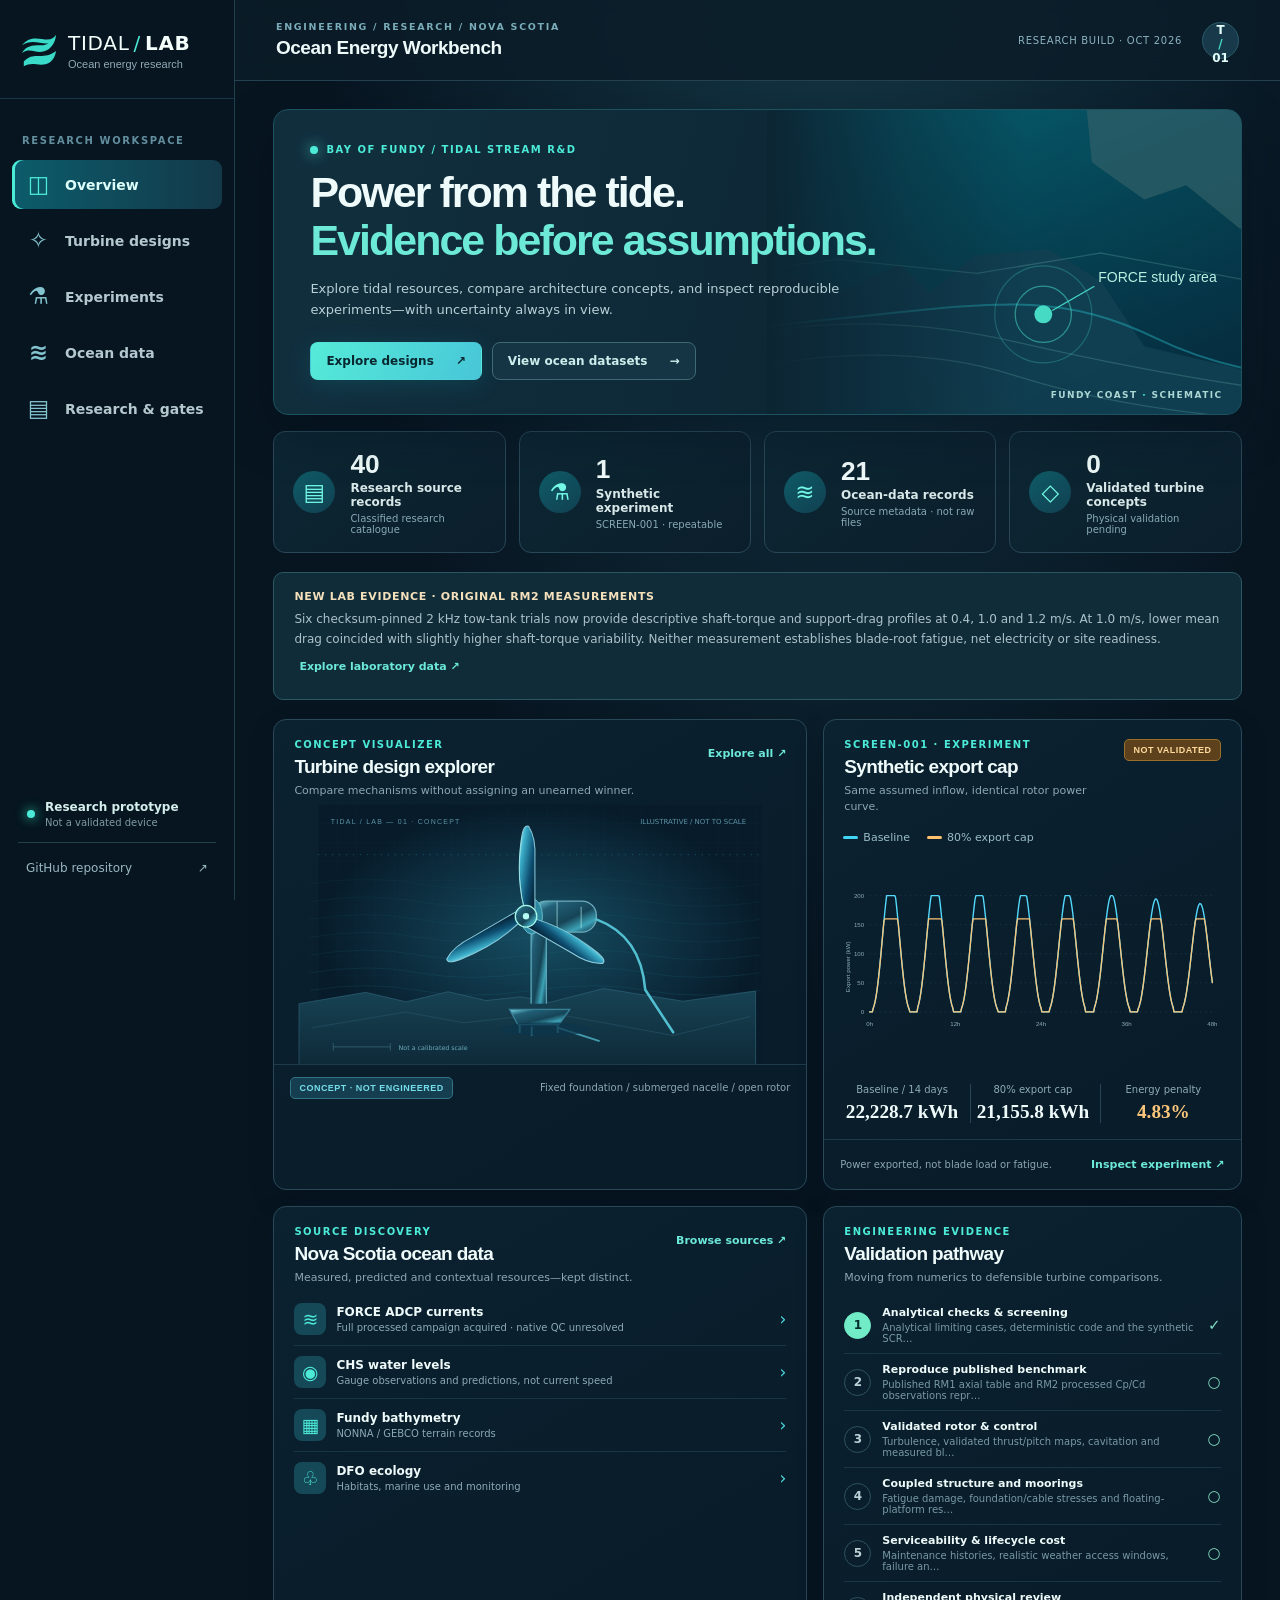
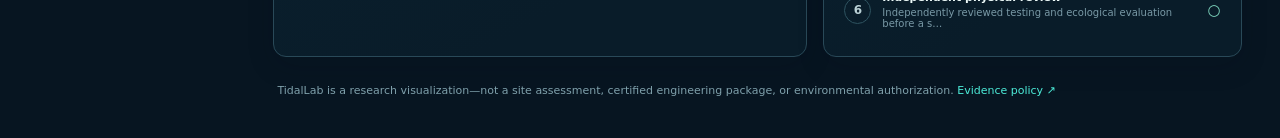
==== site/index.html @ ed89da51 "Describe new measured lab evidence separately from synthetic screening in page metadata" ====
<!doctype html>
<html lang="en">
<head>
  <meta charset="utf-8">
  <meta name="viewport" content="width=device-width, initial-scale=1">
  <meta name="theme-color" content="#071521">
  <meta name="description" content="TidalLab: a source-backed Bay of Fundy tidal-stream turbine design and research workbench. Synthetic screening remains separate from published RM1/RM2 laboratory measurements and scientifically unqualified FORCE currents.">
  <title>TidalLab — Ocean Energy Research Workbench</title>
  <link rel="icon" href="assets/favicon.svg" type="image/svg+xml">
  <link rel="stylesheet" href="styles.css">
  <script defer src="app.js"></script>
</head>
<body>
  <a class="skip-link" href="#main">Skip to workbench</a>
  <div class="shell">
    <aside class="rail" id="sidebar">
      <a class="brand" href="#overview" aria-label="TidalLab overview">
        <span class="brand-mark" aria-hidden="true"><svg viewBox="0 0 40 38"><path d="M2 14C11 3 21 8 29 8c4 0 7-2 9-5-1 10-7 18-17 18-7 0-11-4-19 1 3-5 8-8 16-8C22 14 27 14 30 12c-8 1-18-5-28 2Zm2 17c8-8 13-5 21-6 6 0 10-3 13-5-2 12-10 16-21 14-5-1-9 0-13 2Z"/></svg></span>
        <span class="brand-copy">TIDAL<span class="brand-divider">/</span><strong>LAB</strong><small>Ocean energy research</small></span>
      </a>
      <div class="rail-caption">RESEARCH WORKSPACE</div>
      <nav class="nav" aria-label="Main navigation">
        <button class="nav-link active" data-go="overview" aria-current="page"><span class="nav-glyph">◫</span><span>Overview</span></button>
        <button class="nav-link" data-go="designs"><span class="nav-glyph">✧</span><span>Turbine designs</span></button>
        <button class="nav-link" data-go="experiments"><span class="nav-glyph">⚗</span><span>Experiments</span></button>
        <button class="nav-link" data-go="ocean"><span class="nav-glyph">≋</span><span>Ocean data</span></button>
        <button class="nav-link" data-go="research"><span class="nav-glyph">▤</span><span>Research & gates</span></button>
      </nav>
      <div class="rail-bottom">
        <div class="status-pulse"><span class="dot"></span><span>Research prototype <small>Not a validated device</small></span></div>
        <a href="https://github.com/JeremyHennessy/TidalTurbine" target="_blank" rel="noopener noreferrer" class="repo-link" aria-label="Open TidalTurbine repository">GitHub repository <span>↗</span></a>
      </div>
    </aside>
    <div class="workspace">
      <header class="topbar">
        <div class="topbar-left"><button type="button" id="menu-toggle" class="menu-toggle" aria-label="Toggle navigation" aria-expanded="false">☰</button><div><span class="eyebrow">ENGINEERING / RESEARCH / NOVA SCOTIA</span><span class="topbar-title">Ocean Energy Workbench</span></div></div>
        <div class="topbar-right"><span class="date-chip">RESEARCH BUILD · OCT 2026</span><span class="identity-chip" aria-label="Research version">T<span> / </span>01</span></div>
      </header>
      <main id="main">
        <section class="view current" id="view-overview" aria-label="Overview">
          <div class="hero">
            <div class="hero-content"><div class="kicker"><span class="wave-dot"></span> BAY OF FUNDY / TIDAL STREAM R&D</div><h1>Power from the tide.<br><em>Evidence before assumptions.</em></h1><p>Explore tidal resources, compare architecture concepts, and inspect reproducible experiments—with uncertainty always in view.</p><div class="hero-actions"><button class="primary-btn" data-go="designs">Explore designs <span>↗</span></button><button class="secondary-btn" data-go="ocean">View ocean datasets <span>→</span></button></div></div>
            <div class="hero-coast" aria-hidden="true"><svg viewBox="0 0 560 238" preserveAspectRatio="xMidYMid slice"><defs><linearGradient id="sea" x1="0" y1="0" x2="1" y2="1"><stop stop-color="#076c7d"/><stop offset=".5" stop-color="#064253"/><stop offset="1" stop-color="#072034"/></linearGradient></defs><rect width="560" height="238" fill="url(#sea)"/><path d="M293-25 345 0l4 41 41 29 33-11 42 34 28-4 71 34v-163z" fill="#39646b" opacity=".65"/><path d="M-15 176 59 142l31 9 24-21 38 12 46-21 24 22 35-29 58-5 41 25 34 51 72 17 100 44H-15Z" fill="#124053" opacity=".95"/><path d="M-10 188c92-20 136-22 185-27 109-12 154-16 225 18 43 21 92 30 155 37" stroke="#29bfcb" stroke-width="1.6" fill="none" opacity=".45"/><g stroke="#7cc9bf" opacity=".25" fill="none"><path d="M-20 206q145-62 311-24t301 48"/><path d="M0 222q170-52 289-14t301 38"/><path d="M20 134 150 117 259 128 356 112 480 135"/></g><circle cx="311" cy="160" r="7" fill="#4de6ce"/><circle cx="311" cy="160" r="22" fill="none" stroke="#4de6ce" opacity=".55"/><circle cx="311" cy="160" r="38" fill="none" stroke="#4de6ce" opacity=".28"/><path d="M318 157 351 138" stroke="#4de6ce"/><text x="354" y="135" fill="#c8ffed" font-size="11" font-family="Arial">FORCE study area</text></svg></div>
            <span class="hero-corner">FUNDY COAST <span>∙</span> SCHEMATIC</span>
          </div>
          <div class="stats" id="stats"></div><div class="notice latest-lab-note"><strong>NEW LAB EVIDENCE · ORIGINAL RM2 MEASUREMENTS</strong> Six checksum-pinned 2 kHz tow-tank trials now provide descriptive shaft-torque and support-drag profiles at 0.4, 1.0 and 1.2 m/s. At 1.0 m/s, lower mean drag coincided with slightly higher shaft-torque variability. Neither measurement establishes blade-root fatigue, net electricity or site readiness. <button class="plain-link" data-go="experiments">Explore laboratory data ↗</button></div>
          <div class="overview-grid">
            <article class="panel design-panel"><div class="panel-head"><div><div class="section-kicker">CONCEPT VISUALIZER</div><h2>Turbine design explorer</h2><p>Compare mechanisms without assigning an unearned winner.</p></div><button class="plain-link" data-go="designs">Explore all <span>↗</span></button></div><div id="overview-design" class="design-illustration"></div><div class="card-foot"><span class="tag tag-blue">CONCEPT · NOT ENGINEERED</span><span id="overview-design-caption">Schematic design visualization</span></div></article>
            <article class="panel experiment-panel"><div class="panel-head"><div><div class="section-kicker">SCREEN-001 · EXPERIMENT</div><h2>Synthetic export cap</h2><p>Same assumed inflow, identical rotor power curve.</p></div><span class="tag tag-amber">NOT VALIDATED</span></div><div id="overview-chart" class="chart-block"></div><div id="overview-results" class="result-strip"></div><div class="card-foot"><span>Power exported, not blade load or fatigue.</span><button class="plain-link" data-go="experiments">Inspect experiment ↗</button></div></article>
            <article class="panel data-panel"><div class="panel-head"><div><div class="section-kicker">SOURCE DISCOVERY</div><h2>Nova Scotia ocean data</h2><p>Measured, predicted and contextual resources—kept distinct.</p></div><button class="plain-link" data-go="ocean">Browse sources ↗</button></div><div class="mini-data-list" id="mini-data-list"></div></article>
            <article class="panel gates-panel"><div class="panel-head"><div><div class="section-kicker">ENGINEERING EVIDENCE</div><h2>Validation pathway</h2><p>Moving from numerics to defensible turbine comparisons.</p></div></div><div id="mini-gates" class="gates-list"></div></article>
          </div>
          <div class="footnote">TidalLab is a research visualization—not a site assessment, certified engineering package, or environmental authorization. <a href="https://github.com/JeremyHennessy/TidalTurbine/blob/main/AGENTS.md" target="_blank" rel="noopener noreferrer">Evidence policy ↗</a></div>
        </section>
        <section class="view" id="view-designs" aria-label="Turbine designs"><div class="page-lead"><div class="section-kicker">DESIGN STUDIO / ARCHITECTURE COMPARISONS</div><h1>Design explorer</h1><p>Architectural concepts grounded in known approaches. Geometry and visual proportions below are illustrative—not manufactured drawings.</p></div><div class="mechanism-filters" id="mechanism-filters" aria-label="Filter design mechanisms"></div><div class="design-selector" id="design-selector"></div><div class="design-studio-grid"><div class="panel studio-preview"><div class="panel-head"><div><h2 id="design-title">Seabed horizontal-axis</h2><p id="design-subtitle"></p></div><span class="tag tag-blue">CONCEPT VISUALIZATION</span></div><div id="design-viewport" class="large-design"></div><div class="viewport-controls"><button id="toggle-annotation" class="toggle-btn on" aria-pressed="true">◈ Labels on</button><span>Illustrative geometry · not to scale</span></div></div><div class="panel design-analysis"><div class="section-kicker">EXPLORATORY / NO RANKINGS</div><h2>Trade-off review</h2><p id="design-context"></p><div class="divider-light"></div><h3>Potential advantages</h3><ul id="design-pros"></ul><h3>Known trade-offs</h3><ul id="design-risks"></ul><div class="decision-gate"><strong>Required evidence</strong><p id="design-evidence"></p></div><div class="decision-gate" id="design-provenance"><span class="section-kicker">SOURCE / PROVENANCE</span></div><a href="https://github.com/JeremyHennessy/TidalTurbine/blob/main/research/DESIGN_TAXONOMY.md" target="_blank" rel="noopener noreferrer" class="plain-link">Research taxonomy ↗</a></div></div><section class="panel comparison-panel" aria-labelledby="comparison-title">
  <div class="panel-head comparison-head">
    <div><div class="section-kicker">CONCEPT STUDY / SIDE-BY-SIDE</div><h2 id="comparison-title">Compare two architectures</h2><p>Illustrative drawings and source metadata under the same review questions—not predicted performance.</p></div>
    <div class="comparison-controls"><label for="compare-select">Compare selected concept with</label><select id="compare-select" aria-label="Second architecture to compare"><option>Loading designs…</option></select></div>
  </div>
  <div class="comparison-grid" id="comparison-grid" aria-live="polite"></div>
  <p class="comparison-footnote">No common verified Cp, net energy, cyclic load, fatigue or maintenance dataset exists for these architectural comparisons. Different power denominators must not be ranked as equivalents.</p>
</section><div class="notice"><strong>Design warning</strong> No rotor lift coefficients, thrust coefficient, blade stiffness, mooring dynamics, fatigue damage, certification assessment or lifecycle costs have been validated for these drawings.</div></section>
        <section class="view" id="view-experiments" aria-label="Experiments"><div class="page-lead"><div class="section-kicker">NUMERICAL WORKBENCH / REPRODUCIBLE EXPERIMENTS</div><h1>Experiment explorer</h1><p>Explore published RM1/RM2 experiments, ten processed-speed series and six original NI rig load records, separately from the synthetic SCREEN-001 model. No FORCE current enters that model.</p></div><div class="notice warning"><strong>SCREEN-001 ONLY — SYNTHETIC, NOT VALIDATED</strong> Electrical export caps are not blade pitch control, rotor braking, thrust, fatigue or lifetime models. Varying the cap does not demonstrate any reliability benefit.</div><div class="experiment-grid"><div class="panel experiment-controls"><div class="section-kicker">SCREEN-001 / CONTROL</div><h2>Electrical export limit</h2><div class="control-display"><span>Assumed rating</span><strong>200 <small>kW</small></strong></div><label class="slider-label" for="export-slider">What-if export cap <strong id="export-value">80%</strong></label><input id="export-slider" type="range" min="50" max="100" step="5" value="80" aria-label="Maximum electrical export as percentage of assumed rating"><div class="slider-endpoints"><span>50%</span><span>100%</span></div><div class="slim-divider"></div><div class="model-spec"><div><span>Rotor diameter</span><strong>10 m</strong></div><div><span>Assumed C<sub>p</sub></span><strong>0.40</strong></div><div><span>Conversion η</span><strong>0.90</strong></div><div><span>Current</span><strong>Two synthetic harmonics</strong></div><div><span>Window</span><strong>14 days / 300 s</strong></div></div><button class="secondary-btn reset-btn" id="reset-experiment">Restore archived 80% case</button></div><div class="panel experiment-visual"><div class="panel-head"><div><div class="section-kicker">POWER TRACE · RECONSTRUCTED FROM ASSUMPTIONS</div><h2>Illustrative tidal generation</h2><p>First 48 hours from the mathematical synthetic flow curve.</p></div></div><div class="legend"><span><i class="line-swatch cyan"></i>Baseline export</span><span><i class="line-swatch amber"></i>Cap applied</span></div><div id="experiment-chart" class="experiment-chart"></div><div class="experiment-kpis" id="experiment-kpis"></div><div id="experiment-note" class="chart-note"></div></div></div>
<article class="panel rm1-panel" aria-labelledby="rm1-title">
  <div class="panel-head">
    <div><div class="section-kicker">RM1-OBS-001 · PUBLISHED LAB TABLE</div><h2 id="rm1-title">Axial rotor · measured Cp by tip-speed ratio</h2><p>32 printed Sandia RM1 laboratory operating points, kept separate for the right and left rotors.</p></div>
    <span class="tag tag-blue">OBSERVED TABLE · NOT A SOLVER</span>
  </div>
  <div class="rm1-plot-controls"><label for="rm1-rotor-filter">Rotor measurements</label><select id="rm1-rotor-filter"><option value="both">Both rotors · 32 points</option><option value="right">Right only · 16 points</option><option value="left">Left only · 16 points</option></select><span>Individual published points, not fitted curves.</span></div>
  <div id="rm1-plot" aria-live="polite"><p class="empty">Loading RM1 published table…</p></div>
  <p class="rm1-footnote">Source: <a href="../reports/RM1-OBS-001.json" target="_blank" rel="noopener noreferrer">RM1 reproducible report ↗</a>. No raw-signal reconstruction, blockage correction, independently validated predictive model, measured thrust, cyclic loads or fatigue prediction. These two rotors are not interchangeable measurements of one universal performance curve.</p>
</article><article class="panel" id="rm2-reproduction" aria-label="Published processed RM2 cross-flow experimental results"></article><article class="panel tradeoff-panel" aria-labelledby="tradeoff-title">
  <div class="panel-head"><div><div class="section-kicker">RM2-TRADEOFF-001 / PROCESSED LABORATORY MEANS</div><h2 id="tradeoff-title">Mechanical power versus mean drag</h2><p>Same 1:6 cross-flow rotor, nominal 1 m/s tow tank. Compare observed operating points without extrapolating to lifetime loads.</p></div><span class="tag tag-amber">NOT A FATIGUE RESULT</span></div>
  <div class="tradeoff-controls"><label for="rm2-share">Descriptive minimum Cp share of observed peak</label><select id="rm2-share"><option value="0.90">90% of peak</option><option value="0.95" selected>95% of peak</option><option value="0.98">98% of peak</option><option value="0.99">99% of peak</option></select><span>Post-hoc selection rule, not a tested controller.</span></div>
  <div id="rm2-tradeoff" aria-live="polite"><p class="empty">Loading published processed means…</p></div>
  <p class="tradeoff-footnote">Each bar is normalized to its own coefficient at the peak-Cp operating point; Cp and Cd are not the same physical quantity. Mean streamwise Cd is not cyclic blade loading. <a href="../reports/RM2-TRADEOFF-001.json" target="_blank" rel="noopener noreferrer">View reproducible evidence ↗</a></p>

</article>
<article class="panel rm2-speed-panel" aria-labelledby="rm2-speed-title">
  <div class="panel-head"><div><div class="section-kicker">RM2-CROSSSPEED-001 / PUBLISHED PROCESSED LAB MEANS</div><h2 id="rm2-speed-title">How drag and mechanical power change with tow speed</h2><p>Same 1:6 rotor · TSR 2.9 vs 3.1 · separate original sweeps. No inferred controller or fatigue benefit.</p></div><span class="tag tag-amber">NOT A LOAD OR FIELD RESULT</span></div>
  <div class="rm2-speed-controls"><label for="rm2-speed-sweep">Published performance sweeps</label><select id="rm2-speed-sweep"><option value="both" selected>Both original sweeps (A + B)</option><option value="A">First sweep (A)</option><option value="B">Second sweep (B)</option></select></div>
  <div id="rm2-speed-bars" aria-live="polite"><p class="empty">Loading processed original RM2 source series…</p></div>
  <p class="chart-note speed-caveat">Each percentage compares the same quantity within the same tow speed and sweep; the scale of the mechanical Cp penalty is not a measure of blade fatigue. Source: <a href="../reports/RM2-CROSSSPEED-001.json" target="_blank" rel="noopener noreferrer">ten-series processed report ↗</a>.</p>
</article>
<article class="panel rm2-raw-panel" aria-labelledby="rm2-raw-title">
  <div class="panel-head"><div><div class="section-kicker">RM2-RAW-LOADS-001 / ORIGINAL NI LAB RIG 2 kHz</div><h2 id="rm2-raw-title">Phase-averaged rig forces and shaft torque</h2><p>Six original recordings: see rig support forces and shaft torque near 2.9 and 3.1 TSR. Not blade-root stress, measured PTO electricity or fatigue.</p></div><span class="tag tag-amber">NO BLADE STRESS DATA</span></div>
  <div class="rm2-raw-controls"><label for="rm2-raw-speed">Nominal tow speed</label><select id="rm2-raw-speed"><option value="0.4">0.4 m/s</option><option value="1.0" selected>1.0 m/s</option><option value="1.2">1.2 m/s</option></select><label for="rm2-raw-metric">Measured rig channel</label><select id="rm2-raw-metric"><option value="drag" selected>Streamwise support drag (N)</option><option value="torque">Shaft torque (N·m)</option></select></div>
  <div id="rm2-raw-chart" aria-live="polite"><p class="empty">Loading checksum-pinned original NI reductions…</p></div>
  <p class="chart-note speed-caveat">Lines are 36 phase-binned averages from individual short laboratory tows, not complete stress or fatigue spectra. The 2 kHz original NI sources remain outside Git; calibrated blade-root strain, controller power and field inflow are unavailable. <a href="../reports/RM2-RAW-LOADS-001.json" target="_blank" rel="noopener noreferrer">Inspect rig-source reductions ↗</a>.</p>
</article>
<article class="panel sensitivity-panel"><div class="panel-head"><div><div class="section-kicker">PARAMETER SENSITIVITY / ARCHIVED CASES</div><h2>81 assumed model combinations</h2><p>Parameter ranges are illustrative, not calibrated uncertainty bounds.</p></div></div><div id="sensitivity-plot"></div></article><div class="notice"><strong>Reproducibility</strong> Archived result: <a href="https://github.com/JeremyHennessy/TidalTurbine/blob/main/reports/SCREEN-001.json" target="_blank" rel="noopener noreferrer">SCREEN-001.json ↗</a>. Browser what-ifs are ephemeral and do not overwrite research evidence. The repo's Python implementation remains authoritative.</div></section>
        <section class="view" id="view-ocean" aria-label="Ocean data"><div class="page-lead"><div class="section-kicker">OCEAN ATLAS / PROVENANCE FIRST</div><h1>Nova Scotia data atlas</h1><p>Acquired processed FORCE profiles and independently listed Nova Scotia observing sources. Numerical acquisition does not mean scientific instrument QC or turbine-inflow approval.</p></div><div class="ocean-top"><div class="panel map-card"><div class="panel-head"><div><div class="section-kicker">BAY OF FUNDY</div><h2>Observing context</h2></div><span class="tag tag-blue">SCHEMATIC MAP</span></div><div class="fundy-map" id="fundy-map"><svg viewBox="0 0 800 372" role="img" aria-label="Schematic Bay of Fundy map. FORCE ADCP monitoring marker is at verified latitude 45.3631 degrees north and longitude 64.4275 degrees west. Coastline is artistic, not geographically accurate."><defs><linearGradient id="map-water" x1="0" x2="1" y1="1" y2="0"><stop stop-color="#08394d"/><stop offset="1" stop-color="#0b6472"/></linearGradient><pattern id="gridlines" width="46" height="46" patternUnits="userSpaceOnUse"><path d="M46 0H0V46" stroke="#1da3af" stroke-width=".6" fill="none" opacity=".25"/></pattern></defs><rect width="800" height="372" fill="url(#map-water)"/><rect width="800" height="372" fill="url(#gridlines)"/><path d="M-10-10H810V97L740 125 678 146 630 177 604 192 557 201 517 239 469 260 399 284 329 316 276 346H-10Z" fill="#174153"/><path d="M-10 54 90 69 180 86 247 122 306 145 379 158 440 179 492 211 470 229 399 234 354 259 284 273 218 292 135 328-10 369Z" fill="#123448"/><path d="M-10 54 90 69 180 86 247 122 306 145 379 158 440 179 492 211" fill="none" stroke="#4e8182" stroke-width="2"/><path d="M810 97 740 125 678 146 630 177 604 192 557 201 517 239 469 260 399 284" fill="none" stroke="#629995" stroke-width="2"/><g fill="none" stroke="#2c95aa" stroke-width="1" opacity=".45"><path d="M120 160 Q280 201 467 260"/><path d="M115 188 Q285 232 450 277"/><path d="M190 150 Q305 176 501 244"/></g><g fill="#b6d1d4" font-size="15" font-family="Inter,Arial,sans-serif" font-weight="600" letter-spacing="2"><text x="74" y="102">NEW BRUNSWICK</text><text x="535" y="311">NOVA SCOTIA</text></g><text x="205" y="222" fill="#a3e8e1" font-style="italic" font-family="Georgia,serif" font-size="27" transform="rotate(14 205 222)">Bay of Fundy</text><g transform="translate(529 219)"><circle r="22" fill="#25d9c7" opacity=".13"/><circle r="12" fill="none" stroke="#50ffdf" stroke-width="2"/><circle r="5" fill="#50ffdf"/><path d="M14-10 44-37H169" stroke="#50ffdf" stroke-width="1.5" fill="none"/><rect x="44" y="-69" width="183" height="48" rx="7" fill="#062330" stroke="#25afa7"/><text x="57" y="-49" font-size="12" fill="#d8fffa" font-weight="700">FORCE ADCP · 2018</text><text x="57" y="-32" font-size="11" fill="#8cbabf">45.3631, -64.4275</text></g><text x="23" y="347" fill="#92bdc4" font-family="Arial" font-size="12">NOT TO SCALE · ONLY FORCE POINT GEOREFERENCED</text></svg></div><div class="map-note">One point has verified coordinates. Coastline and regional labels are schematic—not suitable for navigation or spatial collision analysis.</div></div><div class="panel featured-source"><div class="section-kicker">FEATURED MEASURED DATASET</div><span class="big-icon">≋</span><h2>FORCE current profiles</h2><p>The complete processed 2018 upward-looking ADCP campaign contains 263,250 velocity vectors; 97,911 are exactly zero in all three components, including 12 permanently zero upper range cells. Source-native beam QC, fill-value meaning, terminal instrument status and first-cell mapping remain unresolved. The data are not fit for rotor modelling.</p><div class="source-qualities"><div><span>Data</span><strong>3D current vectors</strong></div><div><span>Depth basis</span><strong>Instrument range cells</strong></div><div><span>Status</span><strong>Full processed campaign · QC blocked</strong></div><div><span>Licence</span><strong>CC BY 4.0 per metadata</strong></div></div><a class="primary-btn source-open" href="https://cioosatlantic.ca/erddap/info/FORCE_Mar2018_ADCP_Currents/index.html" target="_blank" rel="noopener noreferrer">Open primary metadata ↗</a><a class="plain-link" href="../reports/FORCE-CAMPAIGN-QA-001.json" target="_blank" rel="noopener noreferrer">Full campaign QA ↗</a> · <a class="plain-link" href="../reports/FORCE-72H-QA-001.json" target="_blank" rel="noopener noreferrer">72-hour QA ↗</a> · <a class="plain-link" href="../reports/FORCE-SLICE-QA-001.json" target="_blank" rel="noopener noreferrer">Earlier 2-hour QA ↗</a></div></div>
<article class="panel force-panel" id="force-campaign" aria-labelledby="force-title">
  <div class="panel-head">
    <div><div class="section-kicker">FORCE-CAMPAIGN-QA-001 · 2018 PROCESSED SOURCE</div><h2 id="force-title">Range-cell numeric quality map</h2><p>Explore the fraction of exact (0, 0, 0) processed vectors at each of 50 instrument-relative range labels. This is arithmetic screening, not native ADCP quality assurance.</p></div>
    <span class="tag tag-amber">0 SCIENTIFICALLY QUALIFIED CELLS</span>
  </div>
  <div class="force-metrics" id="force-campaign-metrics" aria-live="polite"></div>
  <div class="force-controls">
    <label for="force-window">Observation window</label>
    <select id="force-window"><option value="full">Entire processed campaign</option><option value="screen">Exploratory ≥20 dbar pressure screen · NOT source QC</option></select>
    <span id="force-window-caption">Select any range cell for its numerical counts.</span>
  </div>
  <div class="force-chart-frame">
    <div class="force-chart-top"><strong>Exact-zero vector fraction per source range cell</strong><span>100% = every processed vector is exactly zero</span></div>
    <div class="force-chart-scroll" tabindex="0" aria-label="Scrollable 50-cell exact-zero bar chart">
      <div class="force-chart-area" id="force-cells" role="group" aria-label="Instrument-relative range cells, from 1.5 to 50.5 metres"></div>
      <div class="force-axis"><span>1.5 m</span><span>10.5 m</span><span>20.5 m</span><span>30.5 m</span><span>40.5 m</span><span>50.5 m</span></div>
    </div>
    <div class="force-axis-title">Source range label (m) · not certified height above seabed</div>
    <div class="force-cell-detail" id="force-cell-detail" aria-live="polite">Select a cell to inspect the recorded counts.</div>
  </div>
  <div class="force-caveat"><strong>Scientific hold</strong> A pressure-screened cell with zero recorded all-component-zero values is <em>not</em> a qualified current measurement. The terminal 88 all-zero profiles, native beam QC, producer zero/fill conventions, sensor movement and the 1.5 m versus 2 m first-cell mapping remain unresolved. Never feed these bins into rotor simulation.</div>
  <p class="force-footnote"><a href="../reports/FORCE-CAMPAIGN-QA-001.json" target="_blank" rel="noopener noreferrer">Full source-derived QA report ↗</a> · Processed NetCDF source, not native Nortek beams. FORCE / CIOOS Atlantic (CC BY 4.0).</p>
</article><div class="panel catalogue-panel"><div class="panel-head catalog-head"><div><div class="section-kicker">DATASET REGISTRY</div><h2 id="catalogue-heading">Loading inventory…</h2><p>Filter discovery entries by their measured purpose, not by presumed engineering suitability.</p></div><div class="dataset-filters"><label for="data-search" class="sr-only">Search dataset registry</label><input id="data-search" type="search" placeholder="Search datasets, provider…"><label for="type-filter" class="sr-only">Filter dataset category</label><select id="type-filter" aria-label="Filter by category"><option value="all">All categories</option></select></div></div><div class="table-scroll"><table class="dataset-table"><thead><tr><th>Dataset</th><th>Category</th><th>Data access</th><th>Source</th></tr></thead><tbody id="dataset-body"><tr><td colspan="4">Loading data inventory…</td></tr></tbody></table></div><div id="dataset-empty" class="empty" hidden>No matching datasets.</div></div></section>
        <section class="view" id="view-research" aria-label="Research and validation"><div class="page-lead"><div class="section-kicker">VALIDATION / DECISION CONTROL</div><h1>Research & validation</h1><p>Evidence gates prevent an attractive prototype or an unvalidated model from being mistaken for an improved turbine.</p></div><div class="research-grid"><div class="panel roadmap-panel"><div class="panel-head"><div><div class="section-kicker">SIX STAGES</div><h2>Path to credible design evidence</h2></div></div><div id="research-gates" class="research-gates"></div></div><div class="research-rail"><div class="panel scope-card"><div class="section-kicker">CURRENT CLAIM BOUNDARY</div><h2>What we know</h2><p>A unit-tested screening model estimates electrical export under synthetic currents. Original UNH RM2 records now provide rig torque and support-drag phase profiles, but not blade-root stress or net electricity. The acquired FORCE campaign has 97,911 exact-zero vectors among 263,250 processed observations; native beam QC and range mapping remain unresolved, and no FORCE observations enter energy modelling.</p><div class="fact-dots"><div><span class="green-circle"></span> Software checks completed</div><div><span class="amber-circle"></span> Full FORCE campaign acquired · native QC blocked</div><div><span class="grey-circle"></span> Rig torque/drag observed · blade loads unvalidated</div><div><span class="grey-circle"></span> Physical device untested</div></div></div><div class="panel next-card"><div class="section-kicker">NEXT ENGINEERING GATES</div><h2>Priorities</h2><ol><li><strong>Resolve FORCE ADCP quality.</strong><span>Resolve range-label mapping, source zero-mask meaning and beam QC before accepting representative current bins.</span></li><li><strong>Extend RM1 benchmark into load evidence.</strong><span>Published RM1 axial Cp table reproduced; Ct, time-resolved structural loads and predictive models remain unvalidated.</span></li><li><strong>Measure true cyclic stress and net electricity.</strong><span>Build on the recovered 2 kHz RM2 torque/support-force records; blade-root strain, PTO controls, recovery and maintenance still need physical evidence.</span></li></ol><a href="https://github.com/JeremyHennessy/TidalTurbine/blob/main/docs/CONTINUATION.md" target="_blank" rel="noopener noreferrer" class="plain-link">View full continuation ↗</a></div></div></div></section>
      </main>
    </div>
  </div>
  <noscript><div class="noscript">TidalLab requires JavaScript for its interactive prototype. Source research and the archived experiment are available from the linked GitHub repository.</div></noscript>
</body>
</html>
---- site/styles.css ----
:root{--bg:#071521;--sidebar:#071825;--panel:#0b202e;--panel2:#102b3a;--border:#23404e;--muted:#8ca7b2;--subtle:#b5cbd1;--ink:#eefbfa;--aqua:#4cebd8;--cyan:#47c8f1;--amber:#ffc271;--red:#ff8585;--shadow:0 18px 48px #00101b57;font-family:'DM Sans',system-ui,Arial,sans-serif;color:var(--ink);background:var(--bg);font-size:14px;color-scheme:dark}
*{box-sizing:border-box}html{scroll-behavior:smooth}body{margin:0;background:radial-gradient(ellipse at 65% -10%,#153847 0%,#071521 44%);min-height:100vh}button,input,select{font:inherit}button{cursor:pointer}a{color:var(--aqua);text-decoration:none}a:hover{text-decoration:underline}button:focus-visible,a:focus-visible,input:focus-visible,select:focus-visible{outline:2px solid var(--aqua);outline-offset:4px}.sr-only,.skip-link:not(:focus){position:absolute;width:1px;height:1px;overflow:hidden;clip-path:inset(50%)}.skip-link:focus{position:fixed;top:10px;left:20px;z-index:100;color:#001b21;background:var(--aqua);padding:12px 18px;border-radius:8px}.shell{display:grid;grid-template-columns:235px minmax(0,1fr);min-height:100vh;max-width:1950px;margin:auto}.rail{background:#061520;border-right:1px solid #21404e;display:flex;flex-direction:column;min-height:100vh;position:sticky;top:0;height:100vh;z-index:10}.brand{padding:31px 20px 28px;display:flex;align-items:center;gap:10px;color:#f4fffc;border-bottom:1px solid #183545}.brand:hover{text-decoration:none}.brand-mark{width:38px;height:38px;display:grid;place-items:center}.brand-mark svg{width:38px;fill:#39dbc8}.brand-copy{font:500 20px 'Space Grotesk',system-ui;letter-spacing:.035em;white-space:nowrap}.brand-copy strong{font-weight:600}.brand-divider{color:var(--aqua);padding:0 4px;font-weight:300}.brand-copy small{display:block;font:11px 'DM Sans',sans-serif;color:#91aab5;letter-spacing:0;margin-top:3px}.rail-caption{font-weight:700;font-size:10px;letter-spacing:.16em;color:#628e9e;margin:36px 22px 14px}.nav{display:grid;gap:7px;padding:0 12px}.nav-link{border:0;text-align:left;padding:13px 13px;display:flex;gap:13px;align-items:center;background:transparent;color:#b4c8ce;border-radius:9px;transition:background .2s,color .2s;font-weight:600}.nav-link:hover{background:#102d3a;color:#fff}.nav-link.active{background:linear-gradient(90deg,#0c5c6b,#133949);color:#dcfffb;box-shadow:inset 3px 0 var(--aqua)}.nav-glyph{font-size:23px;width:27px;display:inline-block;text-align:center;line-height:1;color:#83c3ce}.nav-link.active .nav-glyph{color:#4cebd8}.rail-bottom{margin-top:auto;padding:20px 18px 25px}.status-pulse{display:flex;gap:10px;align-items:center;padding:14px 9px;color:#d4efec;font-weight:600;font-size:12px;border-bottom:1px solid #21404c}.status-pulse small{display:block;color:#809ca6;font-weight:400;margin-top:3px}.dot{width:8px;height:8px;background:var(--aqua);border-radius:100%;box-shadow:0 0 12px #2ef8c6;flex-shrink:0}.repo-link{display:flex;justify-content:space-between;color:#9ab8c2;padding:18px 8px 0;font-size:12px}.repo-link:hover{color:var(--aqua)}.workspace{min-width:0}.topbar{height:81px;border-bottom:1px solid #23414e;display:flex;align-items:center;justify-content:space-between;padding:0 clamp(18px,3.2vw,50px);background:#0b1d29d9;backdrop-filter:blur(12px);position:sticky;top:0;z-index:9}.topbar-left{display:flex;gap:14px;align-items:center}.eyebrow{display:block;color:#7aadb9;font-size:9.5px;letter-spacing:.18em;font-weight:700;margin-bottom:5px}.topbar-title{display:block;font:600 19px 'Space Grotesk',sans-serif;letter-spacing:-.025em}.topbar-right{display:flex;gap:20px;align-items:center}.date-chip{font-size:10px;color:#8db3c0;letter-spacing:.07em}.identity-chip{display:grid;place-items:center;background:#17394a;border:1px solid #2b5b6b;border-radius:50%;width:37px;height:37px;font-size:12px;color:#e3fffb;font-weight:700}.identity-chip span{color:#44e0c6}.menu-toggle{display:none;background:transparent;border:1px solid #315562;color:#caeae9;border-radius:8px;padding:8px 10px}main{padding:28px clamp(16px,3vw,45px) 36px;max-width:1630px;margin:auto}.view{display:none;animation:rise .3s ease}.view.current{display:block}@keyframes rise{from{opacity:.75;transform:translateY(7px)}to{opacity:1;transform:translateY(0)}}.hero{min-height:250px;display:flex;align-items:center;position:relative;overflow:hidden;border:1px solid #1d5260;border-radius:15px;background:radial-gradient(circle at 90% 24%,#0a5261 0%,transparent 37%),linear-gradient(105deg,#112e3d 12%,#0c2533 68%,#0b3b49);box-shadow:var(--shadow)}.hero-content{position:relative;z-index:2;width:min(700px,77%);padding:34px 36px}.kicker,.section-kicker{color:var(--aqua);font-size:10px;letter-spacing:.15em;font-weight:700}.kicker{display:flex;align-items:center;gap:8px}.wave-dot{display:inline-block;width:8px;height:8px;background:var(--aqua);border-radius:50%;box-shadow:0 0 14px var(--aqua)}h1,h2,h3,p{margin-top:0}h1,h2,h3{font-family:'Space Grotesk',sans-serif}h1{font-size:clamp(28px,3.35vw,48px);font-weight:600;line-height:1.12;margin:13px 0 14px;letter-spacing:-.045em}.hero h1 em{color:#6de9d8;font-style:normal}.hero p{color:#b8d0d7;max-width:590px;line-height:1.65;font-size:13px;margin-bottom:21px}.hero-actions{display:flex;flex-wrap:wrap;gap:10px}.primary-btn,.secondary-btn{display:inline-flex;align-items:center;justify-content:center;gap:22px;border-radius:8px;font-weight:700;padding:11px 15px;border:1px solid transparent;font-size:12px;white-space:nowrap}.primary-btn{color:#092730;background:linear-gradient(120deg,#55ebd8,#48c6d8);box-shadow:0 5px 25px #12c2cc25}.primary-btn:hover{color:#092730;background:#76ffe7;text-decoration:none}.secondary-btn{color:#c9eeeb;background:#163544;border-color:#3f6973}.secondary-btn:hover{background:#214454;text-decoration:none}.hero-coast{position:absolute;right:0;top:0;width:49%;height:100%;opacity:.92}.hero-coast svg{width:100%;height:100%}.hero-coast::before{content:'';position:absolute;inset:0;background:linear-gradient(90deg,#0c2533 0%,transparent 55%)}.hero-corner{position:absolute;bottom:14px;right:18px;letter-spacing:.16em;color:#add7d5;font-size:9px;font-weight:700}.hero-corner span{color:var(--aqua)}.stats{display:grid;grid-template-columns:repeat(4,minmax(0,1fr));gap:13px;margin:16px 0 19px}.stat{display:flex;gap:15px;align-items:center;padding:17px 19px;min-width:0;background:linear-gradient(145deg,#0d2734,#0b1e2b);border:1px solid #294857;border-radius:12px}.stat-icon{width:42px;height:42px;flex-shrink:0;display:grid;place-items:center;border-radius:100%;background:linear-gradient(145deg,#105c67,#104052);color:#74f9e6;font-size:23px}.stat strong{display:block;font:600 clamp(23px,2.05vw,31px) 'Space Grotesk',sans-serif;white-space:nowrap;line-height:1.15}.stat-label{font-size:12px;display:block;color:#d8e8e8;font-weight:600;margin-top:2px}.stat small{display:block;font-size:10px;color:#87aab5;margin-top:4px;white-space:normal}.overview-grid{display:grid;grid-template-columns:minmax(0,1.2fr) minmax(0,.94fr);gap:16px}.panel{border:1px solid #294958;background:linear-gradient(150deg,#0b2231,#091c29 75%);border-radius:13px;box-shadow:0 9px 28px #00101a24;min-width:0}.panel-head{display:flex;justify-content:space-between;align-items:flex-start;gap:12px;padding:19px 20px 0}.panel-head h2{font-size:19px;font-weight:600;letter-spacing:-.035em;margin:6px 0 5px}.panel-head p{color:var(--muted);font-size:11px;margin:0;line-height:1.5}.plain-link{border:0;background:transparent;color:#6ce9da;font-size:11px;font-weight:700;cursor:pointer;white-space:nowrap;padding:8px 0}.plain-link:hover{text-decoration:underline}.tag{font:700 9px 'DM Sans',sans-serif;letter-spacing:.055em;padding:5px 8px;border-radius:5px;white-space:nowrap}.tag-blue{background:#153e50;color:#75ddeb;border:1px solid #317485}.tag-amber{background:#5d401c;color:#ffdb9c;border:1px solid #98702b}.tag-grey{color:#b3c9d0;background:#193443;border:1px solid #305260}.tag-green{color:#8ef9c8;background:#164b3c;border:1px solid #257b5b}.design-illustration{padding:5px 13px 0;min-height:263px}.design-illustration svg{display:block;width:100%;height:260px}.card-foot{border-top:1px solid #1d3b4b;min-height:46px;padding:10px 16px;display:flex;justify-content:space-between;align-items:center;gap:8px;color:var(--muted);font-size:10px}.chart-block{padding:15px 19px 4px}.chart-block svg{width:100%;height:223px}.result-strip{display:grid;grid-template-columns:repeat(3,minmax(0,1fr));gap:5px;padding:7px 15px 16px}.result-cell{text-align:center;min-width:0}.result-cell+.result-cell{border-left:1px solid #284655}.result-cell span{display:block;color:#8eacb5;font-size:10px;margin-bottom:6px}.result-cell strong{display:block;font:600 clamp(14px,1.5vw,22px) 'Space Grotesk';white-space:nowrap}.result-cell .accent{color:#fbc77b}.data-panel,.gates-panel{min-height:310px}.mini-data-list{display:grid;gap:0;padding:7px 20px 15px}.mini-data-row{display:flex;align-items:center;gap:10px;padding:10px 0;border-bottom:1px solid #183644}.mini-data-row:last-child{border:0}.data-icon{display:grid;place-items:center;width:32px;height:32px;flex-shrink:0;border-radius:8px;background:#164957;color:var(--aqua);font-size:19px}.mini-data-row strong{display:block;font-size:12px}.mini-data-row small{display:block;font-size:10px;color:#8daab6;margin-top:3px}.mini-data-row .arrow{margin-left:auto;color:#4bdae0;font-size:17px}.gates-list{margin:11px 20px 18px}.gate-row{display:flex;gap:11px;padding:9px 0;align-items:center;border-bottom:1px solid #193644}.gate-row:last-child{border-bottom:0}.gate-num{flex-shrink:0;width:27px;height:27px;display:grid;place-items:center;border:1px solid #2e5360;border-radius:50%;font-weight:700;font-size:12px;color:#bad1d6}.gate-num.complete{color:#052d2d;background:#72ecc6;border-color:#72ecc6}.gate-num.partial{color:#002b31;background:#6ac9e6;border-color:#6ac9e6}.gate-text{flex:1;min-width:0}.gate-text strong{display:block;font-size:11px;font-weight:700}.gate-text small{display:block;font-size:10px;color:#7999a6;margin-top:3px}.gate-check{color:#80dbc2;font-size:15px}.footnote{padding:25px 4px 2px;color:#7fa0ab;font-size:11px;line-height:1.6}.page-lead{margin:3px 0 22px}.page-lead h1{margin:9px 0 9px;font-size:35px}.page-lead p{color:#a7bfc7;max-width:840px;line-height:1.7;margin-bottom:0}.design-selector{display:grid;grid-template-columns:repeat(4,minmax(0,1fr));gap:12px;margin-bottom:16px}.design-choice{border:1px solid #2c4b57;border-radius:11px;background:#102532;color:#c7e0e3;padding:15px;text-align:left;min-height:103px}.design-choice.active{border-color:#5adad2;background:linear-gradient(135deg,#164f57,#102937);box-shadow:inset 0 0 0 1px #3dc3c2}.design-choice small{display:block;color:#70aeb7;font-weight:700;font-size:10px;letter-spacing:.1em;margin-bottom:8px}.design-choice strong{display:block;color:#e9fffc;font:600 15px 'Space Grotesk';margin-bottom:7px}.design-choice span{color:#93b5ba;font-size:11px}.design-studio-grid{display:grid;grid-template-columns:minmax(0,1.55fr) minmax(290px,.8fr);gap:16px}.studio-preview{overflow:hidden;align-self:start}.large-design{padding:0 12px;min-height:450px}.large-design svg{height:460px;width:100%;display:block}.viewport-controls{border-top:1px solid #234553;display:flex;align-items:center;justify-content:space-between;gap:12px;padding:12px 18px;color:#7f9eaa;font-size:11px}.toggle-btn{background:#163644;border:1px solid #385c67;border-radius:7px;color:#d0e7eb;padding:7px 12px;font-size:11px}.toggle-btn.on{color:#7df6de;border-color:#317b78}.design-analysis{padding:24px 25px;min-height:100%}.design-analysis h2{font-size:22px;margin:9px 0}.design-analysis>p{color:#a0bbc3;line-height:1.7}.divider-light,.slim-divider{height:1px;background:#284654;margin:20px 0}.design-analysis h3{font-size:13px;color:#a9e7e4;letter-spacing:.04em}.design-analysis ul{padding-left:18px;line-height:1.55;color:#aec6cb;margin-bottom:23px}.design-analysis li{margin:8px 0}.decision-gate{background:#0d3040;border:1px solid #275b69;border-radius:10px;padding:14px;margin-bottom:13px}.decision-gate strong{color:#73efde;font-size:12px}.decision-gate p{margin:6px 0 0;color:#b5ced0;font-size:12px;line-height:1.5}.notice{padding:15px 20px;margin-top:16px;background:#0f2c38;border:1px solid #2a5763;border-radius:10px;color:#adc2ca;font-size:12px;line-height:1.6}.notice strong{color:#7aefdc;margin-right:7px}.notice.warning{background:#352817;border-color:#775329;color:#edd4a8;margin-bottom:16px}.notice.warning strong{color:#ffd390}.experiment-grid{display:grid;grid-template-columns:minmax(255px,.58fr) minmax(0,1.4fr);gap:16px}.experiment-controls{padding:25px}.experiment-controls h2{font-size:21px;margin:9px 0 28px}.control-display{display:flex;align-items:center;justify-content:space-between;color:#a0bdc7;font-size:13px;margin-bottom:28px}.control-display strong{font:600 32px 'Space Grotesk';color:#f0fffd}.control-display small{font-size:12px;color:#9fbbc2}.slider-label{display:flex;justify-content:space-between;font-size:12px;color:#a5c1c9;margin-bottom:17px}.slider-label strong{color:#68ead8;font-size:18px}.experiment-controls input[type=range]{width:100%;accent-color:#41ddc9;cursor:pointer}.slider-endpoints{display:flex;justify-content:space-between;color:#84a5ad;font-size:10px}.model-spec{display:grid;gap:12px}.model-spec div{display:flex;justify-content:space-between;gap:10px;border-bottom:1px solid #1e3a48;padding:4px 0 10px}.model-spec span{color:#9ab5bf;font-size:12px}.model-spec strong{font-size:12px;text-align:right;color:#d4e5e5}.reset-btn{width:100%;margin-top:25px}.experiment-visual{overflow:hidden}.legend{display:flex;gap:17px;align-items:center;padding:16px 20px 0;color:#9abdc8;font-size:11px}.line-swatch{display:inline-block;width:15px;height:3px;vertical-align:middle;margin-right:5px;border-radius:4px}.line-swatch.cyan{background:#41d5f5}.line-swatch.amber{background:#ffc16b}.experiment-chart{padding:5px 17px;min-height:278px}.experiment-chart svg{width:100%;height:280px}.experiment-kpis{display:grid;grid-template-columns:repeat(3,1fr);gap:0;margin:0 16px 12px;padding:18px 0;background:#112c39;border:1px solid #244958;border-radius:9px}.experiment-kpis div{padding:4px 11px;text-align:center}.experiment-kpis div+div{border-left:1px solid #2c4e5d}.experiment-kpis span{color:#8aabb3;display:block;font-size:10px;margin-bottom:7px}.experiment-kpis strong{font:600 clamp(15px,2vw,26px) 'Space Grotesk';display:block}.experiment-kpis div:last-child strong{color:#ffc171}.chart-note{padding:7px 24px 23px;color:#819faa;font-size:11px}.sensitivity-panel{margin-top:17px;padding-bottom:20px}#sensitivity-plot{padding:0 20px}#sensitivity-plot svg{width:100%;height:205px}.ocean-top{display:grid;grid-template-columns:minmax(0,1.5fr) minmax(265px,.65fr);gap:16px}.map-card{overflow:hidden}.fundy-map{margin:16px;border-radius:9px;overflow:hidden;border:1px solid #376779}.fundy-map svg{width:100%;height:auto;display:block}.map-note{color:#91adb7;font-size:10px;padding:0 20px 20px;line-height:1.5}.featured-source{padding:25px;display:flex;flex-direction:column}.featured-source .big-icon{font-size:61px;color:#5df5dd;line-height:1.2;margin-top:12px}.featured-source h2{font:600 24px 'Space Grotesk';margin:4px 0 12px}.featured-source p{color:#9eb7c1;line-height:1.7;font-size:12px}.source-qualities{margin-top:12px}.source-qualities div{display:flex;justify-content:space-between;gap:10px;padding:11px 0;border-bottom:1px solid #1e3e4d;font-size:11px}.source-qualities span{color:#8dabb5}.source-qualities strong{text-align:right;font-weight:600}.source-open{margin-top:auto;padding:13px 7px;margin-bottom:0}.catalogue-panel{margin-top:16px;padding-bottom:6px}.catalog-head{padding-bottom:18px}.dataset-filters{display:flex;gap:9px;align-self:center}.dataset-filters input,.dataset-filters select{border:1px solid #315463;background:#092534;color:#d8f3f0;border-radius:8px;padding:10px;font-size:12px}.dataset-filters input{width:230px}.table-scroll{overflow-x:auto;margin:0 18px 16px;border:1px solid #204553;border-radius:9px}.dataset-table{width:100%;border-collapse:collapse;white-space:normal}.dataset-table thead{background:#153443}.dataset-table th{color:#8cafb9;font-size:10px;letter-spacing:.09em;text-align:left;text-transform:uppercase;font-weight:700;padding:13px 16px}.dataset-table td{font-size:12px;padding:14px 16px;color:#b8cfd1;border-top:1px solid #1d3e4b;vertical-align:middle}.dataset-table td:first-child{min-width:290px}.dataset-table td strong{display:block;color:#edfbfa;margin-bottom:5px}.dataset-table td small{display:block;color:#7e9da7;font-size:10px;line-height:1.4}.dataset-table a{font-size:11px;font-weight:700;white-space:nowrap}.empty{padding:35px;text-align:center;color:#9ab5c0}.research-grid{display:grid;grid-template-columns:minmax(0,1.1fr) minmax(290px,.8fr);gap:17px}.roadmap-panel{padding-bottom:15px}.research-gates{padding:15px 26px 16px}.research-gate{display:flex;gap:17px;padding:16px 0;position:relative}.research-gate:not(:last-child):after{content:'';position:absolute;top:51px;left:18px;height:calc(100% - 35px);width:1px;background:#31515d}.research-gate-num{flex:0 0 38px;height:38px;border-radius:50%;display:grid;place-items:center;background:#102a37;border:1px solid #3f6570;font:600 15px 'Space Grotesk';z-index:1;color:#9fb8c2}.research-gate-num.active{background:#1b685a;color:#c3fff2;border-color:#3ac0ab}.research-gate-content h3{font-size:14px;margin:2px 0 6px}.research-gate-content p{color:#97b2bb;font-size:12px;line-height:1.6;margin:0}.research-gate-content small{display:block;margin-top:8px;color:#5ce7d2;font-size:10px;letter-spacing:.03em}.research-rail{display:grid;gap:16px;align-content:start}.scope-card,.next-card{padding:23px}.scope-card h2,.next-card h2{font-size:22px;margin:10px 0}.scope-card p{color:#a9c3c7;line-height:1.7}.fact-dots{display:grid;gap:13px;border-top:1px solid #224354;padding-top:20px;margin-top:20px}.fact-dots>div{font-size:12px;color:#bcd4d6}.green-circle,.amber-circle,.grey-circle{display:inline-block;vertical-align:middle;width:10px;height:10px;border-radius:100%;margin-right:10px}.green-circle{background:#60dbac}.amber-circle{background:#ffc47e}.grey-circle{border:1px solid #68909c}.next-card ol{padding-left:19px}.next-card li{color:#78e8db;padding-bottom:17px}.next-card li strong{display:block;color:#e5fcf8;font-size:12px}.next-card li span{display:block;color:#a0b7bf;line-height:1.6;font-size:11px;margin-top:3px}.noscript{position:fixed;bottom:0;background:#493019;color:white;padding:15px 25px;z-index:100;width:100%}
@media(max-width:1220px){.shell{grid-template-columns:205px minmax(0,1fr)}.brand{padding:28px 12px}.brand-copy{font-size:18px}.stats{gap:8px}.stat{padding:14px 11px;gap:9px}.stat-icon{width:35px;height:35px;font-size:18px}.panel-head{padding:17px 15px 0}.overview-grid{gap:10px}.design-studio-grid{grid-template-columns:minmax(0,1.2fr) minmax(255px,.8fr)}}
@media(max-width:1000px){.rail{position:fixed;top:0;left:0;width:240px;height:100dvh;transform:translateX(-100%);transition:transform .25s;z-index:30;box-shadow:var(--shadow)}.rail.open{transform:translateX(0)}.shell{display:block}.menu-toggle{display:block}.overview-grid{grid-template-columns:1fr 1fr}.stats{grid-template-columns:repeat(4,minmax(0,1fr))}.stat{min-height:99px}.stat strong{font-size:24px}.date-chip{display:none}.design-studio-grid,.ocean-top,.research-grid{grid-template-columns:1fr 1fr}.design-selector{grid-template-columns:repeat(2,1fr)}.experiment-grid{grid-template-columns:1fr 1.5fr}}
@media(max-width:760px){.topbar{height:65px;padding:0 16px}.topbar-title{font-size:16px}.eyebrow{font-size:8px}.identity-chip{width:32px;height:32px}.hero-content{width:100%;padding:26px 20px 30px}.hero{min-height:271px}.hero-coast{width:75%;opacity:.32}.hero h1{font-size:32px}.hero p{font-size:12px}.hero-corner{display:none}.stats{grid-template-columns:repeat(2,minmax(0,1fr));gap:10px}.stat{padding:13px 14px;min-height:84px}.stat strong{font-size:24px}.overview-grid,.design-studio-grid,.ocean-top,.research-grid,.experiment-grid{grid-template-columns:1fr}.design-selector{gap:9px}.design-choice{min-height:91px}.design-choice strong{font-size:13px}.large-design svg{height:350px}.large-design{min-height:350px}.experiment-chart svg{height:240px}.experiment-chart{min-height:245px}.page-lead h1{font-size:31px}.catalog-head{display:block}.dataset-filters{margin-top:16px}.dataset-filters input{width:100%;min-width:0}.dataset-table{min-width:640px}.topbar-right{gap:5px}.design-illustration svg{height:240px}.source-open{margin-top:20px}}
@media(max-width:460px){main{padding:16px 11px 23px}.hero{min-height:280px}.hero h1{font-size:28px}.hero-content{padding:22px 15px}.hero-actions{gap:7px}.primary-btn,.secondary-btn{padding:10px 10px;font-size:11px;gap:8px}.stats{margin-top:11px}.stat{gap:8px}.stat-icon{width:34px;height:34px}.stat strong{font-size:21px}.stat small{font-size:9px}.panel-head{gap:8px}.panel-head h2{font-size:17px}.panel-head p{font-size:10px}.overview-grid{gap:11px}.design-choice{padding:11px}.design-choice span{font-size:10px}.large-design svg{height:270px}.large-design{min-height:270px}.viewport-controls{font-size:9px}.result-cell strong{font-size:15px}.experiment-kpis strong{font-size:17px}.dataset-filters{display:grid;grid-template-columns:1fr 1fr}.source-qualities div{font-size:10px}.hero p{line-height:1.55}}
@media(prefers-reduced-motion:reduce){*,*::before,*::after{animation-duration:.001ms!important;transition-duration:.001ms!important;scroll-behavior:auto!important}}

@media(max-width:760px){.hero-coast svg text{display:none}}

/* Added mechanism filters follow existing cards; original selected concept is preserved. */
.mechanism-filters{display:flex;gap:10px;align-items:center;flex-wrap:wrap;padding:12px 16px;margin-bottom:16px;border:1px solid #234e62;background:#0b2736;border-radius:11px}
.mechanism-filters label{font-size:11px;color:#93c7cb;text-transform:uppercase;letter-spacing:.08em}
.mechanism-filters select,.mechanism-filters input{max-width:240px;min-width:140px;min-height:34px;background:#102d3e;color:#d6f2f1;border:1px solid #417082;border-radius:6px;padding:6px 9px}
#mechanism-match{font-size:11px;color:#86b8c8;margin-left:auto}
.design-choice[hidden]{display:none!important}
#design-provenance{font-size:12px;line-height:1.55;margin-top:20px;overflow-wrap:anywhere}
#design-provenance p{margin:8px 0;color:#b2cfdb}
#rm2-reproduction{padding:20px;margin:24px 0}
#rm2-reproduction svg{display:block;width:100%;max-width:760px;height:auto;margin:10px auto 15px}
#rm2-reproduction .chart-note{margin-top:16px}
@media(max-width:760px){.mechanism-filters{align-items:stretch;gap:8px}.mechanism-filters label{width:100%}.mechanism-filters select,.mechanism-filters input{max-width:unset;width:100%}#mechanism-match{margin-left:0}}


/* Additive concept comparison: existing studio and diagrams stay unchanged. */
.comparison-panel{margin-top:17px;padding-bottom:5px}
.comparison-head{align-items:end}
.comparison-controls{display:grid;gap:6px;min-width:225px}
.comparison-controls label,.tradeoff-controls label{font-size:11px;color:#b5d6db;font-weight:700}
.comparison-controls select,.tradeoff-controls select{min-height:38px;border-radius:8px;border:1px solid #427080;background:#0c2b39;color:#e9fffa;padding:8px 11px}
.comparison-grid{display:grid;grid-template-columns:repeat(2,minmax(0,1fr));gap:14px;padding:17px 18px}
.comparison-concept{border:1px solid #2a5060;border-radius:10px;min-width:0;overflow:hidden;background:#0c2332}
.comparison-concept-head{display:flex;justify-content:space-between;align-items:center;padding:14px 16px 0;color:#5ce6d7;font-size:10px;letter-spacing:.13em;font-weight:700}
.comparison-concept-head strong{color:#a6bac3;font-size:12px}
.comparison-concept h3{font-size:18px;margin:7px 16px 9px;line-height:1.3}
.comparison-drawing{margin:0 10px;border:1px solid #245669;border-radius:8px;overflow:hidden}
.comparison-drawing svg{display:block;width:100%;height:auto;max-height:270px}
.comparison-specs{display:grid;grid-template-columns:repeat(2,minmax(0,1fr));gap:12px 16px;margin:15px 16px}
.comparison-specs div{min-width:0}
.comparison-specs dt{color:#83afba;font-size:10px;margin-bottom:4px}
.comparison-specs dd{color:#e3f3f1;font-size:12px;margin:0;overflow-wrap:anywhere}
.comparison-question{margin:0 16px 13px;border-top:1px solid #284957;padding-top:13px}
.comparison-question strong{color:#75e9da;font-size:11px}
.comparison-question p{font-size:11px;color:#afc7ce;line-height:1.55;margin:7px 0 0}
.comparison-source{display:flex;justify-content:space-between;gap:8px;align-items:center;padding:12px 16px;border-top:1px solid #244a57;font-size:10px;color:#8aadb7}
.comparison-source a{font-weight:700;white-space:nowrap}
.comparison-footnote,.tradeoff-footnote{font-size:11px;line-height:1.65;color:#a2bbc4;margin:0 18px 15px}
.tradeoff-panel{margin-top:17px;padding-bottom:4px}
.tradeoff-controls{display:flex;gap:11px;align-items:center;flex-wrap:wrap;padding:18px 20px 5px}
.tradeoff-controls span{font-size:10px;color:#98b4bd}
.tradeoff-summary{display:grid;grid-template-columns:repeat(3,minmax(0,1fr));gap:10px;padding:14px 20px 8px}
.tradeoff-summary>div{background:#0f3040;border:1px solid #275569;border-radius:8px;padding:12px}
.tradeoff-summary span{font-size:10px;color:#9cbbc5;display:block;line-height:1.45}
.tradeoff-summary strong{display:block;font:600 21px 'Space Grotesk',system-ui,sans-serif;margin-top:4px;color:#ebfffa}
.tradeoff-summary small{font-size:14px;color:#7fb2bf}
.tradeoff-lanes{display:grid;grid-template-columns:repeat(2,minmax(0,1fr));gap:20px;margin:15px 20px}
.tradeoff-lane{min-width:0}
.tradeoff-lane h3{font-size:13px;color:#ddf5f1;margin-bottom:12px}
.tradeoff-lane h3 small{font-size:10px;color:#93b5bb}
.tradeoff-row{display:grid;grid-template-columns:minmax(100px,1fr) minmax(70px,1.6fr) 60px;align-items:center;gap:9px;margin:11px 0;font-size:10px;color:#a4c0c7}
.tradeoff-row strong{text-align:right;font-variant-numeric:tabular-nums;color:#e6f7f2}
.tradeoff-track{height:10px;border-radius:20px;background:#173544;overflow:hidden}
.tradeoff-track i{display:block;height:100%;border-radius:20px}
.tradeoff-track .baseline{background:#53b8e5}
.tradeoff-track .alternative{background:#f8c178}
.tradeoff-caveat{margin:5px 20px 13px;border-left:3px solid #db9c48;padding:8px 12px;background:#251f1a;color:#e1cda9;font-size:11px;line-height:1.55}
.comparison-panel .empty,.tradeoff-panel .empty{padding:18px}
@media(max-width:900px){.comparison-grid,.tradeoff-lanes{grid-template-columns:1fr}.comparison-head{align-items:start;flex-wrap:wrap}.tradeoff-summary{grid-template-columns:1fr 1fr}.comparison-controls{width:100%}}
@media(max-width:600px){.comparison-grid{padding:12px}.comparison-specs{grid-template-columns:1fr 1fr}.tradeoff-summary{grid-template-columns:1fr}.tradeoff-row{grid-template-columns:96px minmax(65px,1fr) 52px}.tradeoff-controls{align-items:stretch}.tradeoff-controls select{width:100%}}


/* Additive measured-table and campaign-QA workbench panels; no existing diagrams restyled. */
.rm1-panel,.force-panel{margin:18px 0;padding-bottom:4px}
.rm1-panel .panel-head,.force-panel .panel-head{align-items:flex-start}
.rm1-plot-controls,.force-controls{display:flex;align-items:center;gap:11px;flex-wrap:wrap;padding:16px 20px 6px}
.rm1-plot-controls label,.force-controls label{font-weight:700;color:#b6d7dc;font-size:11px}
.rm1-plot-controls select,.force-controls select{border:1px solid #427080;border-radius:8px;background:#0c2b39;color:#ebfffa;min-height:38px;padding:7px 11px;max-width:100%}
.rm1-plot-controls span,.force-controls span{font-size:10px;color:#9bbac2}
.rm1-peaks,.force-metrics{display:grid;grid-template-columns:repeat(3,minmax(0,1fr));gap:11px;padding:12px 20px}
.rm1-peaks>div,.force-metrics>div{background:#103040;border:1px solid #2a5060;padding:12px 14px;border-radius:9px;min-width:0}
.rm1-peaks span,.force-metrics span{display:block;font-size:10px;color:#94b7c1;line-height:1.5}
.rm1-peaks strong,.force-metrics strong{display:block;margin-top:3px;font:600 22px 'Space Grotesk',system-ui,sans-serif;color:#eafff8}
.rm1-peaks small,.force-metrics small{display:block;margin-top:5px;font-size:10px;color:#9cbac1;line-height:1.4}
.rm1-chart-scroll{overflow-x:auto;margin:2px 18px;padding-bottom:2px}
.rm1-chart-scroll svg{display:block;max-width:920px;width:100%;height:auto;min-width:570px;margin:auto}
.rm1-legend{display:flex;align-items:center;gap:22px;flex-wrap:wrap;margin:0 20px 10px;color:#bbd2d7;font-size:11px}
.rm1-legend i{display:inline-block;width:10px;height:10px;border-radius:100%;margin-right:6px;background:#60dde2}
.rm1-legend i.left{background:#ffc27d}
.rm1-footnote,.force-footnote{font-size:11px;line-height:1.65;color:#a1bac3;margin:4px 20px 18px}
.force-panel{margin:18px 0}
.force-chart-frame{padding:8px 20px 10px}
.force-chart-top{display:flex;justify-content:space-between;gap:12px;flex-wrap:wrap;font-size:11px;margin:8px 0 10px}
.force-chart-top strong{font-size:12px;color:#e7f9f6}
.force-chart-top span{color:#90abb6;font-size:10px}
.force-chart-scroll{overflow-x:auto;max-width:100%;border:1px solid #284d5b;border-radius:9px;padding:12px 10px 8px;background:#092331}
.force-chart-area{min-width:775px;display:grid;grid-template-columns:repeat(50,minmax(0,1fr));gap:3px;height:185px;align-items:stretch;border-bottom:1px solid #4b7580;background:linear-gradient(to top,transparent 24.7%,#284a5966 25%,transparent 25.3%,transparent 49.7%,#284a5966 50%,transparent 50.3%,transparent 74.7%,#284a5966 75%,transparent 75.3%);}
.force-cell{height:100%;min-width:0;padding:0;position:relative;border:1px solid #2a5564;background:#113647;border-radius:4px 4px 0 0;cursor:pointer}
.force-cell:hover,.force-cell[aria-pressed="true"]{outline:2px solid #d5fff4;outline-offset:1px;z-index:1}
.force-cell:focus-visible{outline:3px solid #eafffd;outline-offset:2px;z-index:2}
.force-cell-bar{position:absolute;bottom:0;left:0;right:0;display:block;min-height:0;background:linear-gradient(180deg,#ffcb83,#d77f56);border-radius:2px 2px 0 0}
.force-axis{min-width:775px;display:flex;justify-content:space-between;font-size:10px;color:#b4d4d6;margin-top:9px}
.force-axis-title{text-align:center;color:#95b4bd;font-size:11px;padding:11px 0}
.force-cell-detail{min-height:70px;background:#102e3d;border:1px solid #315866;border-radius:9px;margin-top:4px;padding:11px 15px;display:flex;align-items:flex-start;gap:15px;flex-wrap:wrap;color:#bed7d8;font-size:11px;line-height:1.5}
.force-cell-detail strong{color:#f0fffa;font-size:13px}
.force-cell-detail span{display:block;color:#a3c3ca}
.force-caveat{border-left:3px solid #dfac67;background:#2b261e;margin:7px 20px 13px;padding:11px 13px;font-size:11px;color:#e6cfb0;line-height:1.65}
.force-caveat strong{color:#ffdbab}
@media(max-width:760px){.rm1-panel .panel-head,.force-panel .panel-head{flex-wrap:wrap}.rm1-peaks,.force-metrics{grid-template-columns:1fr 1fr}.rm1-plot-controls,.force-controls{align-items:stretch}.rm1-plot-controls select,.force-controls select{width:100%}}
@media(max-width:520px){.rm1-peaks,.force-metrics{grid-template-columns:1fr}.rm1-chart-scroll{margin:0 12px}.force-chart-frame{padding:6px 12px}.force-caveat{margin:7px 12px}.rm1-footnote,.force-footnote{margin:6px 12px 14px}}


/* Additive RM2 cross-speed/source-NI visual experiment panels; preserve legacy diagrams. */
.rm2-speed-panel,.rm2-raw-panel{margin:18px 0;padding-bottom:3px}
.rm2-speed-panel .panel-head,.rm2-raw-panel .panel-head{align-items:flex-start}
.rm2-speed-controls,.rm2-raw-controls{display:flex;align-items:center;gap:10px;flex-wrap:wrap;padding:14px 20px 8px}
.rm2-speed-controls label,.rm2-raw-controls label{color:#aacecf;font-size:11px;font-weight:700}
.rm2-speed-controls select,.rm2-raw-controls select{background:#0b2a39;color:#e1f4f0;border:1px solid #437183;border-radius:8px;min-height:38px;padding:8px 10px;max-width:100%}
.speed-metrics,.rig-summary{display:grid;grid-template-columns:repeat(3,minmax(0,1fr));gap:10px;padding:12px 20px 6px}
.speed-metrics>div,.rig-summary>div{background:#103142;border:1px solid #2e5968;border-radius:9px;padding:11px 13px}
.speed-metrics small,.rig-summary small{font-size:10px;line-height:1.4;color:#a3c0ca}
.speed-metrics strong,.rig-summary strong{display:block;margin-top:5px;font:600 18px "Space Grotesk",system-ui,sans-serif;color:#ebfff7}
.speed-lanes{display:grid;grid-template-columns:repeat(2,minmax(0,1fr));gap:14px;padding:13px 20px}
.speed-lane{min-width:0;border:1px solid #285366;border-radius:10px;background:#0c2636;padding:14px}
.speed-lane h3{margin:0 0 4px;font-size:14px;color:#e7f8f4}
.speed-lane p{font-size:10px;line-height:1.6;color:#a0bfcb;min-height:38px;margin:0}
.speed-row{display:grid;grid-template-columns:60px minmax(0,1fr);gap:7px;align-items:center;margin:13px 0}
.speed-row>strong{font-size:12px;color:#e2f6f1;font-variant-numeric:tabular-nums}
.speed-row>strong small{font-size:10px;color:#86afba}
.speed-row-bars{display:grid;gap:5px;min-width:0}
.speed-bar-row{display:grid;grid-template-columns:47px minmax(0,1fr) 51px;gap:7px;align-items:center;font-size:9px;color:#9fbec5}
.speed-bar-row b{font-size:10px;text-align:right;color:#f8f6ea;font-variant-numeric:tabular-nums}
.speed-track{background:#133c4d;height:9px;border-radius:10px;overflow:hidden}
.speed-track i{display:block;height:100%;border-radius:10px}
.speed-track .loss{background:linear-gradient(to right,#eca05f,#ffd496)}
.speed-track .drag{background:linear-gradient(to right,#279baa,#63e4d8)}
.speed-legend{margin-top:10px;font-size:10px;line-height:1.5;color:#94b8c1}
.speed-warning,.rig-interpretation{margin:4px 20px 15px;padding:12px 14px;border-left:3px solid #dea96d;background:#2a251d;color:#ead4b7;font-size:11px;line-height:1.6}
.speed-caveat{margin:8px 20px 17px;font-size:11px;line-height:1.65;color:#a4bcc8}
.rig-legend{display:flex;gap:20px;flex-wrap:wrap;padding:11px 20px 4px;color:#aacdd0;font-size:11px}
.rig-legend i{display:inline-block;width:18px;height:3px;vertical-align:middle;margin-right:7px}
.rig-legend .candidate{background:#f7bd76}.rig-legend .reference{background:#52d9de}
.rig-svg-scroll{overflow-x:auto;padding:5px 18px}
.rig-svg-scroll svg{display:block;min-width:540px;width:100%;max-width:920px;height:auto;margin:auto}
@media(max-width:1000px){.speed-lanes{grid-template-columns:1fr}.speed-lane p{min-height:0}}
@media(max-width:700px){.speed-metrics,.rig-summary{grid-template-columns:1fr 1fr}.rm2-speed-controls,.rm2-raw-controls{align-items:stretch}.rm2-speed-controls select,.rm2-raw-controls select{width:100%}}
@media(max-width:520px){.speed-metrics,.rig-summary{grid-template-columns:1fr}.speed-lanes{padding:10px}.speed-lane{padding:11px}.speed-row{grid-template-columns:46px minmax(0,1fr)}.speed-bar-row{grid-template-columns:44px minmax(0,1fr) 48px}.speed-caveat,.rig-interpretation{margin:7px 12px 13px}.rig-svg-scroll{padding:5px 10px}}

/* Newly sourced mechanical measurements are visible from overview without changing the design studio. */
.latest-lab-note{margin:14px 0 19px;line-height:1.65;font-size:12px}
.latest-lab-note strong{display:block;color:#f4e0bb;font-size:11px;letter-spacing:.06em;margin-bottom:4px}
.latest-lab-note .plain-link{display:inline-block;margin-left:5px;white-space:nowrap;font-weight:700}
@media(max-width:600px){.latest-lab-note .plain-link{display:block;margin:9px 0 0}}
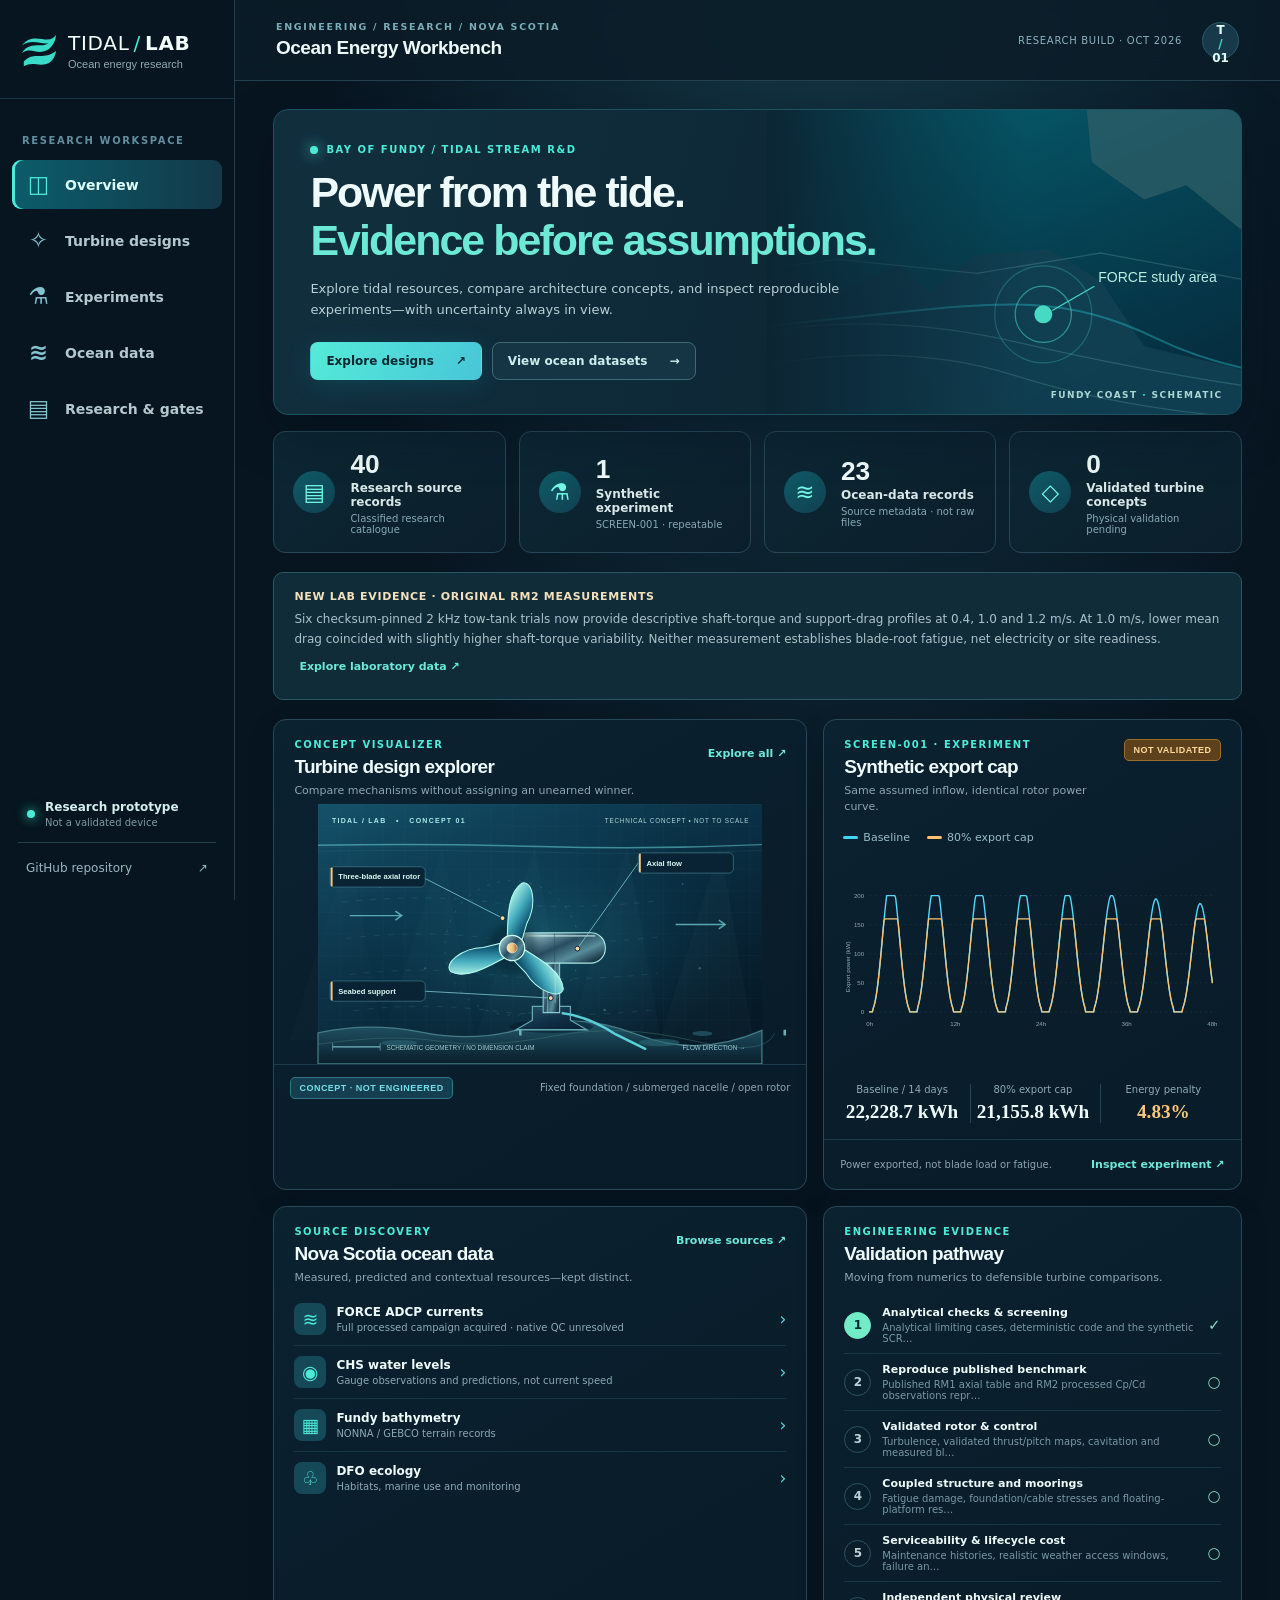
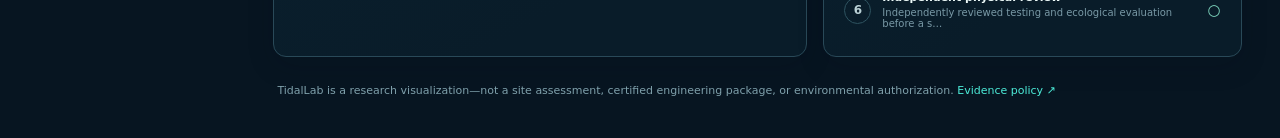
==== commit b118d462: "Load full 14-design SVG atlas and add saveable vector drawings in design studio" ====
--- a/site/index.html
+++ b/site/index.html
@@ -8,6 +8,7 @@
   <title>TidalLab — Ocean Energy Research Workbench</title>
   <link rel="icon" href="assets/favicon.svg" type="image/svg+xml">
   <link rel="stylesheet" href="styles.css">
+  <script defer src="artwork.js"></script>
   <script defer src="app.js"></script>
 </head>
 <body>
@@ -52,7 +53,7 @@
           </div>
           <div class="footnote">TidalLab is a research visualization—not a site assessment, certified engineering package, or environmental authorization. <a href="https://github.com/JeremyHennessy/TidalTurbine/blob/main/AGENTS.md" target="_blank" rel="noopener noreferrer">Evidence policy ↗</a></div>
         </section>
-        <section class="view" id="view-designs" aria-label="Turbine designs"><div class="page-lead"><div class="section-kicker">DESIGN STUDIO / ARCHITECTURE COMPARISONS</div><h1>Design explorer</h1><p>Architectural concepts grounded in known approaches. Geometry and visual proportions below are illustrative—not manufactured drawings.</p></div><div class="mechanism-filters" id="mechanism-filters" aria-label="Filter design mechanisms"></div><div class="design-selector" id="design-selector"></div><div class="design-studio-grid"><div class="panel studio-preview"><div class="panel-head"><div><h2 id="design-title">Seabed horizontal-axis</h2><p id="design-subtitle"></p></div><span class="tag tag-blue">CONCEPT VISUALIZATION</span></div><div id="design-viewport" class="large-design"></div><div class="viewport-controls"><button id="toggle-annotation" class="toggle-btn on" aria-pressed="true">◈ Labels on</button><span>Illustrative geometry · not to scale</span></div></div><div class="panel design-analysis"><div class="section-kicker">EXPLORATORY / NO RANKINGS</div><h2>Trade-off review</h2><p id="design-context"></p><div class="divider-light"></div><h3>Potential advantages</h3><ul id="design-pros"></ul><h3>Known trade-offs</h3><ul id="design-risks"></ul><div class="decision-gate"><strong>Required evidence</strong><p id="design-evidence"></p></div><div class="decision-gate" id="design-provenance"><span class="section-kicker">SOURCE / PROVENANCE</span></div><a href="https://github.com/JeremyHennessy/TidalTurbine/blob/main/research/DESIGN_TAXONOMY.md" target="_blank" rel="noopener noreferrer" class="plain-link">Research taxonomy ↗</a></div></div><section class="panel comparison-panel" aria-labelledby="comparison-title">
+        <section class="view" id="view-designs" aria-label="Turbine designs"><div class="page-lead"><div class="section-kicker">DESIGN STUDIO / ARCHITECTURE COMPARISONS</div><h1>Design explorer</h1><p>Explore all fourteen tidal-converter concepts in new, detailed scalable vector illustrations. Every mechanism is a design study, not a manufactured or validated engineering drawing.</p></div><div class="mechanism-filters" id="mechanism-filters" aria-label="Filter design mechanisms"></div><div class="design-selector" id="design-selector"></div><div class="design-studio-grid"><div class="panel studio-preview"><div class="panel-head"><div><h2 id="design-title">Seabed horizontal-axis</h2><p id="design-subtitle"></p></div><span class="tag tag-blue">CONCEPT VISUALIZATION</span></div><div id="design-viewport" class="large-design"></div><div class="viewport-controls"><button id="toggle-annotation" class="toggle-btn on" aria-pressed="true">◈ Labels on</button><button id="download-design-svg" class="toggle-btn" type="button" aria-label="Download selected concept drawing as an SVG image">Download drawing ↧</button><span>Illustrative vector drawing · not to scale</span></div></div><div class="panel design-analysis"><div class="section-kicker">EXPLORATORY / NO RANKINGS</div><h2>Trade-off review</h2><p id="design-context"></p><div class="divider-light"></div><h3>Potential advantages</h3><ul id="design-pros"></ul><h3>Known trade-offs</h3><ul id="design-risks"></ul><div class="decision-gate"><strong>Required evidence</strong><p id="design-evidence"></p></div><div class="decision-gate" id="design-provenance"><span class="section-kicker">SOURCE / PROVENANCE</span></div><a href="https://github.com/JeremyHennessy/TidalTurbine/blob/main/research/DESIGN_TAXONOMY.md" target="_blank" rel="noopener noreferrer" class="plain-link">Research taxonomy ↗</a></div></div><section class="panel comparison-panel" aria-labelledby="comparison-title">
   <div class="panel-head comparison-head">
     <div><div class="section-kicker">CONCEPT STUDY / SIDE-BY-SIDE</div><h2 id="comparison-title">Compare two architectures</h2><p>Illustrative drawings and source metadata under the same review questions—not predicted performance.</p></div>
     <div class="comparison-controls"><label for="compare-select">Compare selected concept with</label><select id="compare-select" aria-label="Second architecture to compare"><option>Loading designs…</option></select></div>
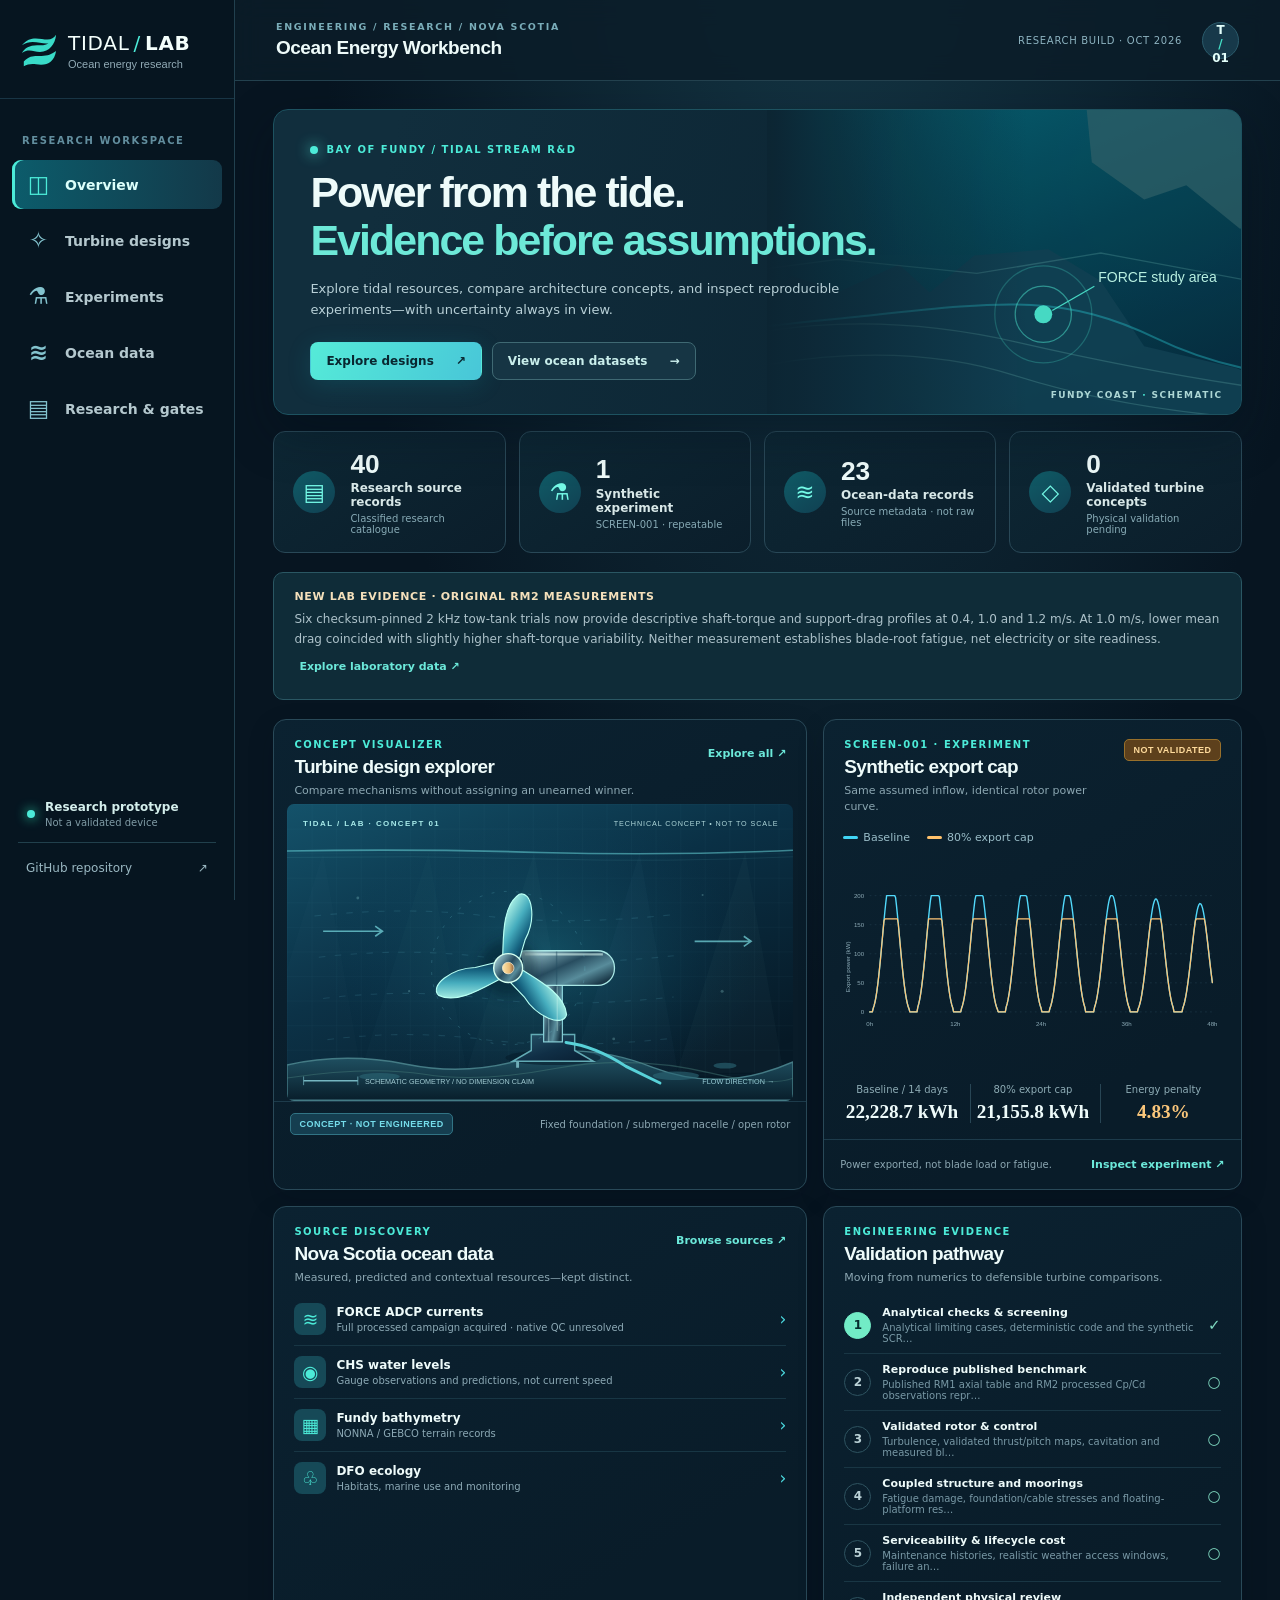
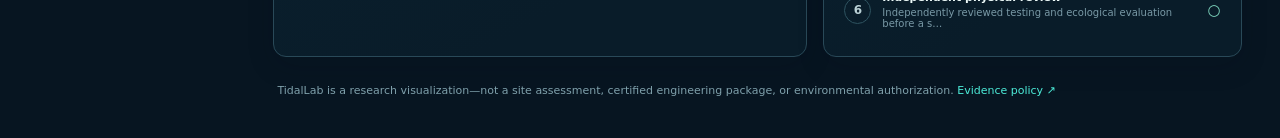
==== commit 19cb725a: "Add assumption-labelled retrieval clearance sandbox and browser gates" ====
--- a/site/index.html
+++ b/site/index.html
@@ -10,6 +10,9 @@
   <link rel="stylesheet" href="styles.css">
   <script defer src="artwork.js"></script>
   <script defer src="app.js"></script>
+  <script defer src="clearance_model.js"></script>
+  <script defer src="clearance.js"></script>
+  <link rel="stylesheet" href="clearance.css">
 </head>
 <body>
   <a class="skip-link" href="#main">Skip to workbench</a>
@@ -60,7 +63,23 @@
   </div>
   <div class="comparison-grid" id="comparison-grid" aria-live="polite"></div>
   <p class="comparison-footnote">No common verified Cp, net energy, cyclic load, fatigue or maintenance dataset exists for these architectural comparisons. Different power denominators must not be ranked as equivalents.</p>
-</section><div class="notice"><strong>Design warning</strong> No rotor lift coefficients, thrust coefficient, blade stiffness, mooring dynamics, fatigue damage, certification assessment or lifecycle costs have been validated for these drawings.</div></section>
+</section><section id="clearance-lab" class="panel clearance-lab" aria-labelledby="clearance-title">
+<div class="section-head"><div><p class="eyebrow">CONCEPT 003 · SYNTHETIC PACKAGING ONLY</p><h2 id="clearance-title">Can the whole module come out?</h2><p>Explore a vertical retrieval corridor for the Concept 002 crossflow lift-out hypothesis. Every dimension below is an assumption, not measured or build-ready geometry.</p></div></div>
+<div class="clearance-controls">
+<label>Architecture<select id="clearance-layout"><option value="CF-LIFT-2">Crossflow lift-out · assumed envelope</option><option value="AX-POD-2">Axial submerged PTO · unknown length</option><option value="AX-DRY-2">Axial dry PTO · unknown length</option></select></label>
+<label>Example configuration<select id="clearance-preset"><option value="custom" disabled>Custom inputs</option><option value="inline" selected>Inline PTO: extraction obstructed</option><option value="sensor">Parked PTO, sensor too close</option><option value="outer">Parked PTO, outer sensor</option></select></label>
+<label>PTO centre x (m, assumed)<input id="clearance-ptoX" type="number" min="0" max="1.6" step="0.05" value="0"></label>
+<label>Sensor centre x (m, assumed)<input id="clearance-sensorX" type="number" min="0.65" max="1.25" step="0.05" value="0.95"></label>
+<label>Horizontal margin (m, assumed)<input id="clearance-margin" type="number" min="0" max="0.3" step="0.01" value="0.10"></label>
+<label>Square hatch width (m, assumed)<input id="clearance-hatch" type="number" min="1.4" max="2" step="0.05" value="1.60"></label>
+</div>
+<p id="clearance-status" role="status" aria-live="polite">Loading conceptual clearance screen. No result is established.</p>
+<p id="clearance-details" class="clearance-details"></p>
+<p class="clearance-legend">Blue: full swept corridor and raised module. Slate: module at rest. Grey: deck. Orange: PTO. Purple: sensor. Projections are illustrative; the calculation uses all three coordinates.</p>
+<div id="clearance-diagram" class="clearance-diagram"></div>
+<details><summary>Assumptions, omissions and evidence limits</summary><div class="clearance-limits"><p>The CF assembly is a 1.40 × 1.40 × 2.65 m box, from z = −1.70 to +0.95 m; vertical translation is 2.60 m. Deck occupies z = +0.65 to +0.75 m. PTO is 0.50 × 0.50 × 0.40 m at z = +1.05 to +1.45 m. Sensor is 0.10 × 0.20 × 0.20 m at z = −0.90 to −0.70 m. z = 0 is an illustrative datum, not a verified tide level.</p><p>This conservative axis-aligned box screen flags potential interference, not exact CAD contact. An unobstructed result covers listed boxes only, not rigging, crane reach, guide mechanics, hatch doors, PTO relocation path, cables, human access, tolerances, deformation, waves, tide or strength. No lifting, construction, electrical or wildlife approval follows.</p><p>Axial streamwise dimensions remain unknown and therefore indeterminate. No rotor is selected. FORCE has no qualified inflow cells; RM2 originals and encoder registration remain unresolved; the frozen comparison is unexecuted. Geometric calculations do not resolve those evidence gates.</p><p>Design hypothesis: parking a removable dry PTO outside the whole-module corridor may avoid an extraction obstruction. Comparator: the same assumed assembly with an inline PTO. Falsifier: actual packaging, relocation path or connections intersect the required corridor or prevent maintainable disconnection. Evidence needed: qualified interface CAD, surveyed host geometry, supplier dimensions and professional lifting/access review. No new performance or environmental measurements are claimed.</p></div></details>
+</section>
+<div class="notice"><strong>Design warning</strong> No rotor lift coefficients, thrust coefficient, blade stiffness, mooring dynamics, fatigue damage, certification assessment or lifecycle costs have been validated for these drawings.</div></section>
         <section class="view" id="view-experiments" aria-label="Experiments"><div class="page-lead"><div class="section-kicker">NUMERICAL WORKBENCH / REPRODUCIBLE EXPERIMENTS</div><h1>Experiment explorer</h1><p>Explore published RM1/RM2 experiments, ten processed-speed series and six original NI rig load records, separately from the synthetic SCREEN-001 model. No FORCE current enters that model.</p></div><div class="notice warning"><strong>SCREEN-001 ONLY — SYNTHETIC, NOT VALIDATED</strong> Electrical export caps are not blade pitch control, rotor braking, thrust, fatigue or lifetime models. Varying the cap does not demonstrate any reliability benefit.</div><div class="experiment-grid"><div class="panel experiment-controls"><div class="section-kicker">SCREEN-001 / CONTROL</div><h2>Electrical export limit</h2><div class="control-display"><span>Assumed rating</span><strong>200 <small>kW</small></strong></div><label class="slider-label" for="export-slider">What-if export cap <strong id="export-value">80%</strong></label><input id="export-slider" type="range" min="50" max="100" step="5" value="80" aria-label="Maximum electrical export as percentage of assumed rating"><div class="slider-endpoints"><span>50%</span><span>100%</span></div><div class="slim-divider"></div><div class="model-spec"><div><span>Rotor diameter</span><strong>10 m</strong></div><div><span>Assumed C<sub>p</sub></span><strong>0.40</strong></div><div><span>Conversion η</span><strong>0.90</strong></div><div><span>Current</span><strong>Two synthetic harmonics</strong></div><div><span>Window</span><strong>14 days / 300 s</strong></div></div><button class="secondary-btn reset-btn" id="reset-experiment">Restore archived 80% case</button></div><div class="panel experiment-visual"><div class="panel-head"><div><div class="section-kicker">POWER TRACE · RECONSTRUCTED FROM ASSUMPTIONS</div><h2>Illustrative tidal generation</h2><p>First 48 hours from the mathematical synthetic flow curve.</p></div></div><div class="legend"><span><i class="line-swatch cyan"></i>Baseline export</span><span><i class="line-swatch amber"></i>Cap applied</span></div><div id="experiment-chart" class="experiment-chart"></div><div class="experiment-kpis" id="experiment-kpis"></div><div id="experiment-note" class="chart-note"></div></div></div>
 <article class="panel rm1-panel" aria-labelledby="rm1-title">
   <div class="panel-head">
--- a/site/styles.css
+++ b/site/styles.css
@@ -150,3 +150,31 @@
 .latest-lab-note strong{display:block;color:#f4e0bb;font-size:11px;letter-spacing:.06em;margin-bottom:4px}
 .latest-lab-note .plain-link{display:inline-block;margin-left:5px;white-space:nowrap;font-weight:700}
 @media(max-width:600px){.latest-lab-note .plain-link{display:block;margin:9px 0 0}}
+
+
+/* Fourteen coherent, self-contained concept artwork views (engineering illustrations, not fabrication CAD). */
+.design-selector{align-items:stretch}
+.design-choice{display:flex;flex-direction:column;gap:0;padding:8px 9px 12px;min-height:198px;overflow:hidden;transition:border-color .15s,background .15s,transform .15s}
+.design-choice:hover{background:#153748;border-color:#5197a3;transform:translateY(-2px)}
+.design-choice[aria-pressed="true"]{border-color:#6ef1dc;box-shadow:inset 0 0 0 1px #55cebe,0 0 0 1px #164b51}
+.design-choice-preview{height:106px;min-height:106px;overflow:hidden;background:linear-gradient(140deg,#0c3142,#0a2536);border:1px solid #28566b;border-radius:7px;margin-bottom:11px}
+.design-choice-preview svg{display:block;width:100%;height:100%;object-fit:cover}
+.design-choice-info{padding:0 4px;min-width:0}
+.design-choice small{font-size:9px;margin:0 0 6px;color:#94bbc2}
+.design-choice strong{font-size:14px;margin-bottom:5px;line-height:1.15}
+.design-choice span{font-size:10px;line-height:1.45;display:block;color:#b6cad2;overflow-wrap:anywhere}
+.large-design{min-height:0;padding:9px 12px 4px}
+.large-design svg{height:auto;width:100%;display:block;aspect-ratio:700 / 410;max-height:470px;border-radius:8px}
+.design-illustration{min-height:0;padding:5px 13px 0}
+.design-illustration svg{height:auto;aspect-ratio:700 / 410;display:block;width:100%;min-height:0;border-radius:7px}
+.comparison-drawing svg{height:auto;max-height:unset;aspect-ratio:700 / 410}
+.design-illustration .art-annotation,.comparison-drawing .art-annotation{display:none}
+.tidal-artwork{isolation:isolate;shape-rendering:geometricPrecision}
+.tidal-artwork text{paint-order:stroke;stroke:none}
+.viewport-controls{justify-content:flex-start;flex-wrap:wrap;gap:9px;min-height:60px}
+.viewport-controls span{margin-left:auto}
+#download-design-svg{color:#d9f6ee;border-color:#46727d}
+#download-design-svg:hover{background:#225367;color:#e4fffc}
+@media(max-width:1100px){.design-choice{min-height:178px}.design-choice-preview{height:85px;min-height:85px}}
+@media(max-width:760px){.design-selector{grid-template-columns:repeat(2,minmax(0,1fr));gap:9px}.design-choice-preview{height:96px;min-height:96px}.design-choice{min-height:184px}.large-design{padding:6px}.viewport-controls span{width:100%;margin-left:0;text-align:center}}
+@media(max-width:420px){.design-choice-preview{height:79px;min-height:79px}.design-choice{min-height:169px}.design-choice strong{font-size:13px}.viewport-controls button{flex:1;justify-content:center}.large-design{padding:4px}}
--- a/site/clearance.css
+++ b/site/clearance.css
@@ -0,0 +1 @@
+.clearance-lab{margin-top:24px;padding:24px}.clearance-lab .clearance-controls{display:grid;grid-template-columns:repeat(3,minmax(0,1fr));gap:16px;margin:20px 0}.clearance-lab label{display:flex;flex-direction:column;gap:7px;font-size:13px;font-weight:600}.clearance-lab input,.clearance-lab select{width:100%;min-height:42px;border:1px solid #aebec7;border-radius:8px;background:#fff;color:#173442;padding:9px;font:inherit;box-sizing:border-box}.clearance-lab input:disabled{opacity:.55}.clearance-lab #clearance-status{padding:14px;border-left:4px solid #718c9c;background:#eef5f8;color:#173442;line-height:1.5;font-weight:600}.clearance-lab[data-result="POTENTIAL_INTERFERENCE"] #clearance-status,.clearance-lab[data-result="INVALID_INPUT"] #clearance-status{border-color:#ba6427;background:#fff5eb}.clearance-lab .clearance-diagram{display:grid;grid-template-columns:1fr 1fr;gap:14px}.clearance-lab figure{margin:0;min-width:0}.clearance-lab svg{display:block;width:100%;height:auto;background:#f8fbfc;border:1px solid #d7e2e7;border-radius:10px}.clearance-lab svg text{font:12px sans-serif}.clearance-lab figcaption,.clearance-lab .clearance-details,.clearance-lab .clearance-limits{font-size:13px;line-height:1.6;color:#465d68}.clearance-lab .clearance-legend{font-size:13px;color:#465d68}.clearance-lab summary{cursor:pointer;font-weight:600}.clearance-lab details{margin-top:14px}.clearance-lab input:focus-visible,.clearance-lab select:focus-visible{outline:3px solid #1493bd;outline-offset:2px}@media(max-width:700px){.clearance-lab{padding:16px}.clearance-lab .clearance-controls{grid-template-columns:1fr 1fr}.clearance-lab .clearance-diagram{grid-template-columns:1fr}}@media(max-width:420px){.clearance-lab .clearance-controls{grid-template-columns:1fr}}
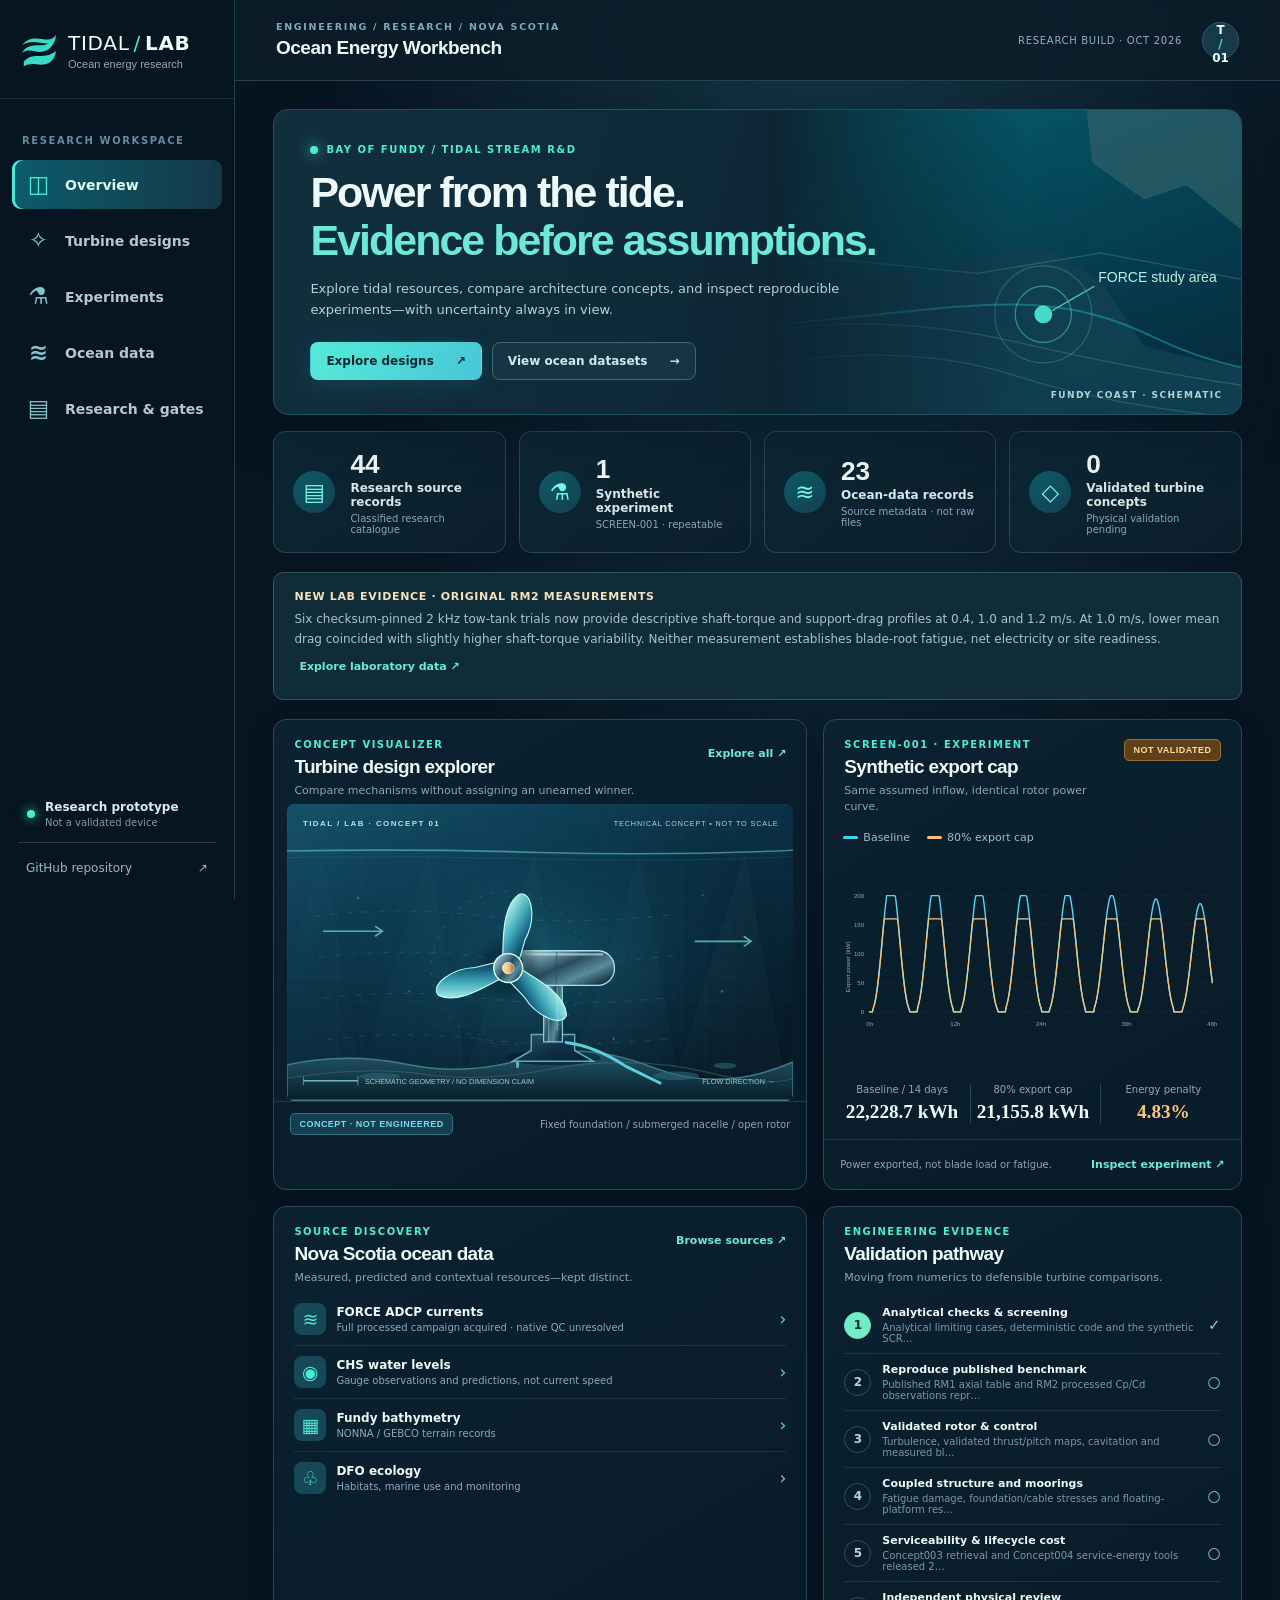
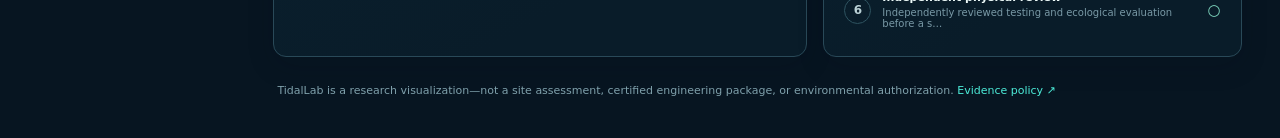
==== commit 79c7f4e8: "Show dated research progress and qualified component-interface constraints" ====
--- a/site/index.html
+++ b/site/index.html
@@ -12,7 +12,10 @@
   <script defer src="app.js"></script>
   <script defer src="clearance_model.js"></script>
   <script defer src="clearance.js"></script>
+  <script defer src="service_energy_model.js"></script>
+  <script defer src="service_energy.js"></script>
   <link rel="stylesheet" href="clearance.css">
+  <link rel="stylesheet" href="service_energy.css">
 </head>
 <body>
   <a class="skip-link" href="#main">Skip to workbench</a>
@@ -79,6 +82,26 @@
 <div id="clearance-diagram" class="clearance-diagram"></div>
 <details><summary>Assumptions, omissions and evidence limits</summary><div class="clearance-limits"><p>The CF assembly is a 1.40 × 1.40 × 2.65 m box, from z = −1.70 to +0.95 m; vertical translation is 2.60 m. Deck occupies z = +0.65 to +0.75 m. PTO is 0.50 × 0.50 × 0.40 m at z = +1.05 to +1.45 m. Sensor is 0.10 × 0.20 × 0.20 m at z = −0.90 to −0.70 m. z = 0 is an illustrative datum, not a verified tide level.</p><p>This conservative axis-aligned box screen flags potential interference, not exact CAD contact. An unobstructed result covers listed boxes only, not rigging, crane reach, guide mechanics, hatch doors, PTO relocation path, cables, human access, tolerances, deformation, waves, tide or strength. No lifting, construction, electrical or wildlife approval follows.</p><p>Axial streamwise dimensions remain unknown and therefore indeterminate. No rotor is selected. FORCE has no qualified inflow cells; RM2 originals and encoder registration remain unresolved; the frozen comparison is unexecuted. Geometric calculations do not resolve those evidence gates.</p><p>Design hypothesis: parking a removable dry PTO outside the whole-module corridor may avoid an extraction obstruction. Comparator: the same assumed assembly with an inline PTO. Falsifier: actual packaging, relocation path or connections intersect the required corridor or prevent maintainable disconnection. Evidence needed: qualified interface CAD, surveyed host geometry, supplier dimensions and professional lifting/access review. No new performance or environmental measurements are claimed.</p></div></details>
 </section>
+<section id="service-energy-lab" class="panel service-energy-lab" aria-labelledby="service-energy-title">
+<p class="eyebrow">CONCEPT 004 · ASSUMED SINGLE-EVENT ACCOUNTING</p><h2 id="service-energy-title">Does easier service recover net energy?</h2>
+<p>Compare two service options for the same hypothetical generator. Faster hands-on work can lose its energy benefit to access delays, monitoring demand or restart imports. Every input is an assumption, not FORCE, RM2 or device performance data.</p>
+<p id="service-energy-boundary">Assume one service event, constant terminal opportunity power, separately powered monitoring running throughout the whole period, and matched initial/final stored energy in both options. Do not also count monitoring or restart demand inside the power input. Unmatched battery or other stored energy must be reconciled before comparing net export.</p>
+<div class="service-common"><label>Constant terminal opportunity power (W), assumed<input id="service-energy-powerW" type="number" min="0" max="1000000" step="any" value="250"></label><label>Modeled period (h, must be positive), assumed<input id="service-energy-periodH" type="number" min="0" max="87600" step="any" value="168"></label></div><div class="service-options"><fieldset><legend>Reference service option</legend><label>Access wait (h), assumed<input id="service-energy-baseline-waitH" type="number" min="0" max="87600" step="any" value="12"></label><label>Elapsed hands-on task (h), assumed<input id="service-energy-baseline-taskH" type="number" min="0" max="87600" step="any" value="8"></label><label>Recommissioning (h), assumed<input id="service-energy-baseline-recommissionH" type="number" min="0" max="87600" step="any" value="1"></label><label>Separate continuous monitoring (W), assumed<input id="service-energy-baseline-monitorW" type="number" min="0" max="1000000" step="any" value="0"></label><label>Restart import (Wh), assumed<input id="service-energy-baseline-restartWh" type="number" min="0" max="1000000000" step="any" value="100"></label><div id="service-energy-baseline-budget" class="service-budget"></div></fieldset><fieldset><legend>Candidate service option</legend><label>Access wait (h), assumed<input id="service-energy-candidate-waitH" type="number" min="0" max="87600" step="any" value="12"></label><label>Elapsed hands-on task (h), assumed<input id="service-energy-candidate-taskH" type="number" min="0" max="87600" step="any" value="2"></label><label>Recommissioning (h), assumed<input id="service-energy-candidate-recommissionH" type="number" min="0" max="87600" step="any" value="1"></label><label>Separate continuous monitoring (W), assumed<input id="service-energy-candidate-monitorW" type="number" min="0" max="1000000" step="any" value="10"></label><label>Restart import (Wh), assumed<input id="service-energy-candidate-restartWh" type="number" min="0" max="1000000000" step="any" value="100"></label><div id="service-energy-candidate-budget" class="service-budget"></div></fieldset></div><button id="service-energy-reset" type="button">Reset illustrative example</button>
+<p id="service-energy-status" role="status" aria-live="polite">No service-energy result established.</p><p id="service-energy-balance"></p><p id="service-energy-threshold"></p>
+<details><summary>Accounting boundary and evidence needed</summary><p>One nonoverlapping service event per option. Outage equals access wait plus elapsed hands-on task plus recommissioning; hands-on hours are not worker-hours. Constant terminal opportunity power applies only when operating and excludes the separately entered monitoring and restart imports. Monitoring runs for the whole modeled period, including outage. Net accounting equals potential terminal energy minus outage loss, continuous monitoring and restart import. Negative net energy and negative differences are retained.</p><p>This is conditional arithmetic, not a tidal resource, blade-load, electrical efficiency, reliability or annual-yield model. Tide-phase timing, changing output, shared power states, other auxiliaries and service-event frequency are not modeled. Real access waits may dominate; equal task duration at slack versus high-output periods can lose different energy. No maintenance or environmental threshold is adopted.</p><p>Hypothesis: reducing elapsed service outage can improve net export if recovered energy exceeds additional auxiliary and restart demand. Comparator: the same hypothetical generator and period. Falsifier: qualified paired service and power records give no net gain. Required evidence: permitted task timing, access/weather constraints and separately metered generation, monitoring and restart energy. No physical testing or access is authorized here.</p><p>Neither this tool nor the clearance screen supplies unknown axial dimensions or selects a turbine. FORCE has zero qualified inflow cells; RM2 target originals and physical encoder registration remain unresolved; the frozen comparison is unexecuted. Construction, lifting, environmental, marine-use, fisheries, Mi’kmaq rights/engagement and permitting gates remain separate.</p></details></section>
+<section id="component-interface-lab" class="panel evidence-update" aria-labelledby="component-interface-title">
+<p class="eyebrow">CONCEPT 005 · MANUFACTURER EVIDENCE + DESIGN HYPOTHESIS · 22 OCT 2026</p>
+<h2 id="component-interface-title">Can we replace a part without moving the whole drivetrain?</h2>
+<p>Separate component maintenance from full cartridge retrieval. Investigate this for both crossflow dry PTO and axial dry PTO; the submerged axial pod remains unqualified.</p>
+<div class="evidence-update-grid">
+<article><h3>Documented local movement</h3><p id="component-displacement"><strong>15 mm hub displacement</strong> for the illustrative KTR ROTEX SH size38 GJL. Catalogue length L114 mm and separation E24 mm are different dimensions. No size is selected.</p><a id="component-ktr-source" href="https://www.ktr.com/fileadmin/ktr/media/Manuals/40229en000000.pdf" target="_blank" rel="noopener noreferrer">KTR manual edition12: pp4,12</a></article>
+<article><h3>Replaceable bearing shell</h3><p>Thordon describes a tapered-key shell arrangement retaining the shaft and housing. Its advertised service time is not a result for this turbine. Water supply, fits and retention still need application qualification.</p><a href="https://thordonbearings.com/docs/default-source/hydro-power/documents/thordon-sxl-water-lubricated-main-shaft-guide-bearings.pdf?sfvrsn=538c03b4_24" target="_blank" rel="noopener noreferrer">Thordon SXL leaflet: January2024</a></article>
+</div>
+<p id="component-boundary"><strong>Not a complete service envelope.</strong> Local axial travel, radial shell/tool access, guards and independent shaft support must all fit. This does not qualify rotor retrieval, submerged service, cost savings or wildlife safety. Catalogue dimensions do not replace the assumed dimensions in the tools above.</p>
+<p><strong>Next engineering question:</strong> Can a selected interface preserve rotor/generator alignment during a matched service task while maintaining independently reviewed shaft support? Stop selection if the load case, access path or additional water-system burden is unresolved.</p>
+<a href="https://github.com/JeremyHennessy/TidalTurbine/blob/main/docs/COMPONENT_INTERFACES_20261022.md" target="_blank" rel="noopener noreferrer">Read the comparison, manufacturing tradeoffs and evidence gaps</a>
+</section>
+
 <div class="notice"><strong>Design warning</strong> No rotor lift coefficients, thrust coefficient, blade stiffness, mooring dynamics, fatigue damage, certification assessment or lifecycle costs have been validated for these drawings.</div></section>
         <section class="view" id="view-experiments" aria-label="Experiments"><div class="page-lead"><div class="section-kicker">NUMERICAL WORKBENCH / REPRODUCIBLE EXPERIMENTS</div><h1>Experiment explorer</h1><p>Explore published RM1/RM2 experiments, ten processed-speed series and six original NI rig load records, separately from the synthetic SCREEN-001 model. No FORCE current enters that model.</p></div><div class="notice warning"><strong>SCREEN-001 ONLY — SYNTHETIC, NOT VALIDATED</strong> Electrical export caps are not blade pitch control, rotor braking, thrust, fatigue or lifetime models. Varying the cap does not demonstrate any reliability benefit.</div><div class="experiment-grid"><div class="panel experiment-controls"><div class="section-kicker">SCREEN-001 / CONTROL</div><h2>Electrical export limit</h2><div class="control-display"><span>Assumed rating</span><strong>200 <small>kW</small></strong></div><label class="slider-label" for="export-slider">What-if export cap <strong id="export-value">80%</strong></label><input id="export-slider" type="range" min="50" max="100" step="5" value="80" aria-label="Maximum electrical export as percentage of assumed rating"><div class="slider-endpoints"><span>50%</span><span>100%</span></div><div class="slim-divider"></div><div class="model-spec"><div><span>Rotor diameter</span><strong>10 m</strong></div><div><span>Assumed C<sub>p</sub></span><strong>0.40</strong></div><div><span>Conversion η</span><strong>0.90</strong></div><div><span>Current</span><strong>Two synthetic harmonics</strong></div><div><span>Window</span><strong>14 days / 300 s</strong></div></div><button class="secondary-btn reset-btn" id="reset-experiment">Restore archived 80% case</button></div><div class="panel experiment-visual"><div class="panel-head"><div><div class="section-kicker">POWER TRACE · RECONSTRUCTED FROM ASSUMPTIONS</div><h2>Illustrative tidal generation</h2><p>First 48 hours from the mathematical synthetic flow curve.</p></div></div><div class="legend"><span><i class="line-swatch cyan"></i>Baseline export</span><span><i class="line-swatch amber"></i>Cap applied</span></div><div id="experiment-chart" class="experiment-chart"></div><div class="experiment-kpis" id="experiment-kpis"></div><div id="experiment-note" class="chart-note"></div></div></div>
 <article class="panel rm1-panel" aria-labelledby="rm1-title">
@@ -133,7 +156,21 @@
   <div class="force-caveat"><strong>Scientific hold</strong> A pressure-screened cell with zero recorded all-component-zero values is <em>not</em> a qualified current measurement. The terminal 88 all-zero profiles, native beam QC, producer zero/fill conventions, sensor movement and the 1.5 m versus 2 m first-cell mapping remain unresolved. Never feed these bins into rotor simulation.</div>
   <p class="force-footnote"><a href="../reports/FORCE-CAMPAIGN-QA-001.json" target="_blank" rel="noopener noreferrer">Full source-derived QA report ↗</a> · Processed NetCDF source, not native Nortek beams. FORCE / CIOOS Atlantic (CC BY 4.0).</p>
 </article><div class="panel catalogue-panel"><div class="panel-head catalog-head"><div><div class="section-kicker">DATASET REGISTRY</div><h2 id="catalogue-heading">Loading inventory…</h2><p>Filter discovery entries by their measured purpose, not by presumed engineering suitability.</p></div><div class="dataset-filters"><label for="data-search" class="sr-only">Search dataset registry</label><input id="data-search" type="search" placeholder="Search datasets, provider…"><label for="type-filter" class="sr-only">Filter dataset category</label><select id="type-filter" aria-label="Filter by category"><option value="all">All categories</option></select></div></div><div class="table-scroll"><table class="dataset-table"><thead><tr><th>Dataset</th><th>Category</th><th>Data access</th><th>Source</th></tr></thead><tbody id="dataset-body"><tr><td colspan="4">Loading data inventory…</td></tr></tbody></table></div><div id="dataset-empty" class="empty" hidden>No matching datasets.</div></div></section>
-        <section class="view" id="view-research" aria-label="Research and validation"><div class="page-lead"><div class="section-kicker">VALIDATION / DECISION CONTROL</div><h1>Research & validation</h1><p>Evidence gates prevent an attractive prototype or an unvalidated model from being mistaken for an improved turbine.</p></div><div class="research-grid"><div class="panel roadmap-panel"><div class="panel-head"><div><div class="section-kicker">SIX STAGES</div><h2>Path to credible design evidence</h2></div></div><div id="research-gates" class="research-gates"></div></div><div class="research-rail"><div class="panel scope-card"><div class="section-kicker">CURRENT CLAIM BOUNDARY</div><h2>What we know</h2><p>A unit-tested screening model estimates electrical export under synthetic currents. Original UNH RM2 records now provide rig torque and support-drag phase profiles, but not blade-root stress or net electricity. The acquired FORCE campaign has 97,911 exact-zero vectors among 263,250 processed observations; native beam QC and range mapping remain unresolved, and no FORCE observations enter energy modelling.</p><div class="fact-dots"><div><span class="green-circle"></span> Software checks completed</div><div><span class="amber-circle"></span> Full FORCE campaign acquired · native QC blocked</div><div><span class="grey-circle"></span> Rig torque/drag observed · blade loads unvalidated</div><div><span class="grey-circle"></span> Physical device untested</div></div></div><div class="panel next-card"><div class="section-kicker">NEXT ENGINEERING GATES</div><h2>Priorities</h2><ol><li><strong>Resolve FORCE ADCP quality.</strong><span>Resolve range-label mapping, source zero-mask meaning and beam QC before accepting representative current bins.</span></li><li><strong>Extend RM1 benchmark into load evidence.</strong><span>Published RM1 axial Cp table reproduced; Ct, time-resolved structural loads and predictive models remain unvalidated.</span></li><li><strong>Measure true cyclic stress and net electricity.</strong><span>Build on the recovered 2 kHz RM2 torque/support-force records; blade-root strain, PTO controls, recovery and maintenance still need physical evidence.</span></li></ol><a href="https://github.com/JeremyHennessy/TidalTurbine/blob/main/docs/CONTINUATION.md" target="_blank" rel="noopener noreferrer" class="plain-link">View full continuation ↗</a></div></div></div></section>
+        <section class="view" id="view-research" aria-label="Research and validation"><div class="page-lead"><div class="section-kicker">VALIDATION / DECISION CONTROL</div><h1>Research & validation</h1><p>Evidence gates prevent an attractive prototype or an unvalidated model from being mistaken for an improved turbine.</p></div><section id="research-progress" class="panel evidence-update" aria-labelledby="research-progress-title">
+<p class="eyebrow">PROGRESS SNAPSHOT · 22 OCTOBER 2026 · UTC</p><h2 id="research-progress-title">Completed research is not the same as a validated generator</h2>
+<p>The earlier “not started” serviceability label missed completed desk work. This release separates source checks and working design tools from the physical evidence still missing. These are dated milestones, not a live percentage-complete score.</p>
+<div class="evidence-update-grid">
+<article><h3>Source reproduction completed</h3><p>20 Oct: published RM1 axial tables and RM2 processed observations reproduced. That checks data handling, not predictive rotor, thrust or fatigue models.</p><a href="https://github.com/JeremyHennessy/TidalTurbine/blob/main/docs/RM1_RM2_STRUCTURAL_GATES_20261020.md" target="_blank" rel="noopener noreferrer">Benchmark results and limits</a></article>
+<article><h3>Design tools released</h3><p>22 Oct: whole-module retrieval clearance and conditional service-energy comparison passed code checks and Chromium desktop/mobile-viewport review. Their geometry, service time and auxiliary inputs remain assumptions.</p><a id="research-open-designs" href="#designs">Open the released design tools</a></article>
+<article><h3>Component evidence checked</h3><p>22 Oct: current coupling drawings and bearing guidance establish a bounded component-service candidate. It applies fairly to both dry-PTO alternatives, not just crossflow. No supplier size, saving or architecture winner is selected.</p><a href="https://github.com/JeremyHennessy/TidalTurbine/blob/main/docs/COMPONENT_INTERFACES_20261022.md" target="_blank" rel="noopener noreferrer">Trace the new component findings</a></article>
+</div>
+<div id="research-next-evidence"><h3>Next evidence, and what it would unlock</h3>
+<ul><li><strong>Component layout, desk work in progress:</strong> qualify shaft/support/load interfaces and local removal space before choosing a coupling or bearing. Do not substitute mean rotor torque for peak or reversing loads.</li>
+<li><strong>FORCE inflow, blocked on source qualification:</strong> original burst/configuration and beam-QC lineage are still needed. Zero qualified cells currently enter energy modelling.</li>
+<li><strong>RM2 comparison, blocked on originals:</strong> B10/B12 source records and physical encoder zero are still missing for the frozen comparison. Existing rig torque/support drag do not establish blade stress.</li>
+<li><strong>Physical and environmental validation, not passed:</strong> reviewed loads, measured net electricity and matched maintenance evidence remain necessary. Fieldwork, wildlife/monitoring, fisheries, Mi’kmaq engagement and permitting gates are unchanged.</li></ul></div>
+<p id="research-status-boundary"><strong>No physical gate promoted.</strong> Software consistency and manufacturer documentation do not prove a safe, efficient, cheap or wildlife-safe turbine.</p>
+</section><div class="research-grid"><div class="panel roadmap-panel"><div class="panel-head"><div><div class="section-kicker">SIX STAGES</div><h2>Path to credible design evidence</h2></div></div><div id="research-gates" class="research-gates"></div></div><div class="research-rail"><div class="panel scope-card"><div class="section-kicker">CURRENT CLAIM BOUNDARY</div><h2>What we know</h2><p>A unit-tested screening model estimates electrical export under synthetic currents. Original UNH RM2 records now provide rig torque and support-drag phase profiles, but not blade-root stress or net electricity. The acquired FORCE campaign has 97,911 exact-zero vectors among 263,250 processed observations; native beam QC and range mapping remain unresolved, and no FORCE observations enter energy modelling.</p><div class="fact-dots"><div><span class="green-circle"></span> Software checks completed</div><div><span class="amber-circle"></span> Full FORCE campaign acquired · native QC blocked</div><div><span class="grey-circle"></span> Rig torque/drag observed · blade loads unvalidated</div><div><span class="grey-circle"></span> Physical device untested</div></div></div><div class="panel next-card"><div class="section-kicker">NEXT ENGINEERING GATES</div><h2>Priorities</h2><ol><li><strong>Resolve FORCE ADCP quality.</strong><span>Resolve range-label mapping, source zero-mask meaning and beam QC before accepting representative current bins.</span></li><li><strong>Extend RM1 benchmark into load evidence.</strong><span>Published RM1 axial Cp table reproduced; Ct, time-resolved structural loads and predictive models remain unvalidated.</span></li><li><strong>Measure true cyclic stress and net electricity.</strong><span>Build on the recovered 2 kHz RM2 torque/support-force records; blade-root strain, PTO controls, recovery and maintenance still need physical evidence.</span></li></ol><a href="https://github.com/JeremyHennessy/TidalTurbine/blob/main/docs/CONTINUATION.md" target="_blank" rel="noopener noreferrer" class="plain-link">View full continuation ↗</a></div></div></div></section>
       </main>
     </div>
   </div>
--- a/site/styles.css
+++ b/site/styles.css
@@ -178,3 +178,14 @@
 @media(max-width:1100px){.design-choice{min-height:178px}.design-choice-preview{height:85px;min-height:85px}}
 @media(max-width:760px){.design-selector{grid-template-columns:repeat(2,minmax(0,1fr));gap:9px}.design-choice-preview{height:96px;min-height:96px}.design-choice{min-height:184px}.large-design{padding:6px}.viewport-controls span{width:100%;margin-left:0;text-align:center}}
 @media(max-width:420px){.design-choice-preview{height:79px;min-height:79px}.design-choice{min-height:169px}.design-choice strong{font-size:13px}.viewport-controls button{flex:1;justify-content:center}.large-design{padding:4px}}
+
+/* Dated evidence progress and component interfaces: no qualification score. */
+.evidence-update{padding:24px;margin:20px 0;background:#102b3b;color:#e1edf3;overflow-wrap:anywhere}
+.evidence-update h2{font-size:24px;line-height:1.3;margin:10px 0 14px}
+.evidence-update h3{font-size:16px;line-height:1.4;margin:0 0 10px;color:#edf7fb}
+.evidence-update p,.evidence-update li{font-size:14px;line-height:1.65;color:#d6e4ed}
+.evidence-update a{color:#9fe7f3;text-decoration:underline;text-underline-offset:3px;font-size:14px;line-height:1.6;display:inline-block;padding:5px 0}
+.evidence-update-grid{display:grid;grid-template-columns:repeat(auto-fit,minmax(240px,1fr));gap:18px;margin:20px 0}
+.evidence-update article{border:1px solid #426277;border-radius:9px;padding:18px;min-width:0}
+.evidence-update ul{padding-left:22px}.evidence-update li{margin:10px 0}
+@media(max-width:460px){.evidence-update{padding:18px 14px}.evidence-update-grid{grid-template-columns:1fr}.evidence-update h2{font-size:22px}}
--- a/site/clearance.css
+++ b/site/clearance.css
@@ -1 +1 @@
-.clearance-lab{margin-top:24px;padding:24px}.clearance-lab .clearance-controls{display:grid;grid-template-columns:repeat(3,minmax(0,1fr));gap:16px;margin:20px 0}.clearance-lab label{display:flex;flex-direction:column;gap:7px;font-size:13px;font-weight:600}.clearance-lab input,.clearance-lab select{width:100%;min-height:42px;border:1px solid #aebec7;border-radius:8px;background:#fff;color:#173442;padding:9px;font:inherit;box-sizing:border-box}.clearance-lab input:disabled{opacity:.55}.clearance-lab #clearance-status{padding:14px;border-left:4px solid #718c9c;background:#eef5f8;color:#173442;line-height:1.5;font-weight:600}.clearance-lab[data-result="POTENTIAL_INTERFERENCE"] #clearance-status,.clearance-lab[data-result="INVALID_INPUT"] #clearance-status{border-color:#ba6427;background:#fff5eb}.clearance-lab .clearance-diagram{display:grid;grid-template-columns:1fr 1fr;gap:14px}.clearance-lab figure{margin:0;min-width:0}.clearance-lab svg{display:block;width:100%;height:auto;background:#f8fbfc;border:1px solid #d7e2e7;border-radius:10px}.clearance-lab svg text{font:12px sans-serif}.clearance-lab figcaption,.clearance-lab .clearance-details,.clearance-lab .clearance-limits{font-size:13px;line-height:1.6;color:#465d68}.clearance-lab .clearance-legend{font-size:13px;color:#465d68}.clearance-lab summary{cursor:pointer;font-weight:600}.clearance-lab details{margin-top:14px}.clearance-lab input:focus-visible,.clearance-lab select:focus-visible{outline:3px solid #1493bd;outline-offset:2px}@media(max-width:700px){.clearance-lab{padding:16px}.clearance-lab .clearance-controls{grid-template-columns:1fr 1fr}.clearance-lab .clearance-diagram{grid-template-columns:1fr}}@media(max-width:420px){.clearance-lab .clearance-controls{grid-template-columns:1fr}}
+.clearance-lab{margin-top:24px;padding:24px;background:#0b2230}.clearance-lab .clearance-controls{display:grid;grid-template-columns:repeat(3,minmax(0,1fr));gap:16px;margin:20px 0}.clearance-lab label{display:flex;flex-direction:column;gap:7px;font-size:13px;font-weight:600}.clearance-lab input,.clearance-lab select{width:100%;min-height:42px;border:1px solid #aebec7;border-radius:8px;background:#fff;color:#173442;padding:9px;font:inherit;box-sizing:border-box}.clearance-lab input:disabled{opacity:.55}.clearance-lab #clearance-status{padding:14px;border-left:4px solid #718c9c;background:#eef5f8;color:#173442;line-height:1.5;font-weight:600}.clearance-lab[data-result="POTENTIAL_INTERFERENCE"] #clearance-status,.clearance-lab[data-result="INVALID_INPUT"] #clearance-status{border-color:#ba6427;background:#fff5eb}.clearance-lab .clearance-diagram{display:grid;grid-template-columns:1fr 1fr;gap:14px}.clearance-lab figure{margin:0;min-width:0}.clearance-lab svg{color:#173442;display:block;width:100%;height:auto;background:#f8fbfc;border:1px solid #d7e2e7;border-radius:10px}.clearance-lab svg text{font:12px sans-serif}.clearance-lab figcaption,.clearance-lab .clearance-details,.clearance-lab .clearance-limits{font-size:13px;line-height:1.6;color:#b4cbd7}.clearance-lab .clearance-legend{font-size:13px;color:#b4cbd7}.clearance-lab summary{cursor:pointer;font-weight:600}.clearance-lab details{margin-top:14px}.clearance-lab input:focus-visible,.clearance-lab select:focus-visible{outline:3px solid #1493bd;outline-offset:2px}@media(max-width:700px){.clearance-lab{padding:16px}.clearance-lab .clearance-controls{grid-template-columns:1fr 1fr}.clearance-lab .clearance-diagram{grid-template-columns:1fr}}@media(max-width:420px){.clearance-lab .clearance-controls{grid-template-columns:1fr}}
--- a/site/service_energy.css
+++ b/site/service_energy.css
@@ -0,0 +1 @@
+.service-energy-lab{margin-top:24px;padding:24px;background:#0b2230;color:#e5eff4}.service-energy-lab p,.service-energy-lab label,.service-energy-lab .service-budget{color:#b4cbd7;line-height:1.6}.service-energy-lab .service-common,.service-energy-lab .service-options{display:grid;grid-template-columns:repeat(2,minmax(0,1fr));gap:18px;margin:18px 0}.service-energy-lab fieldset{min-width:0;border:1px solid #496372;border-radius:10px;padding:16px}.service-energy-lab legend{color:#e5eff4;font-weight:700;padding:0 6px}.service-energy-lab label{display:flex;flex-direction:column;gap:6px;font-size:13px;margin-bottom:12px}.service-energy-lab input{box-sizing:border-box;width:100%;min-height:42px;background:#fff;color:#173442;border:1px solid #aebec7;border-radius:8px;padding:9px;font:inherit}.service-energy-lab button{min-height:42px;padding:10px 16px;border:1px solid #aebec7;border-radius:8px;background:#eef5f8;color:#173442;font:inherit;cursor:pointer}.service-energy-lab input:focus-visible,.service-energy-lab button:focus-visible{outline:3px solid #1493bd;outline-offset:2px}.service-energy-lab #service-energy-status{padding:14px;border-left:4px solid #718c9c;background:#eef5f8;color:#173442;font-weight:600}.service-energy-lab[data-result="INVALID_INPUT"] #service-energy-status{border-color:#ba6427;background:#fff5eb}.service-energy-lab .service-budget{white-space:pre-line;font-size:14px;overflow-wrap:anywhere}.service-energy-lab summary{cursor:pointer;font-weight:600}.service-energy-lab details{margin-top:18px}@media(max-width:700px){.service-energy-lab{padding:16px}.service-energy-lab .service-common,.service-energy-lab .service-options{grid-template-columns:1fr}}
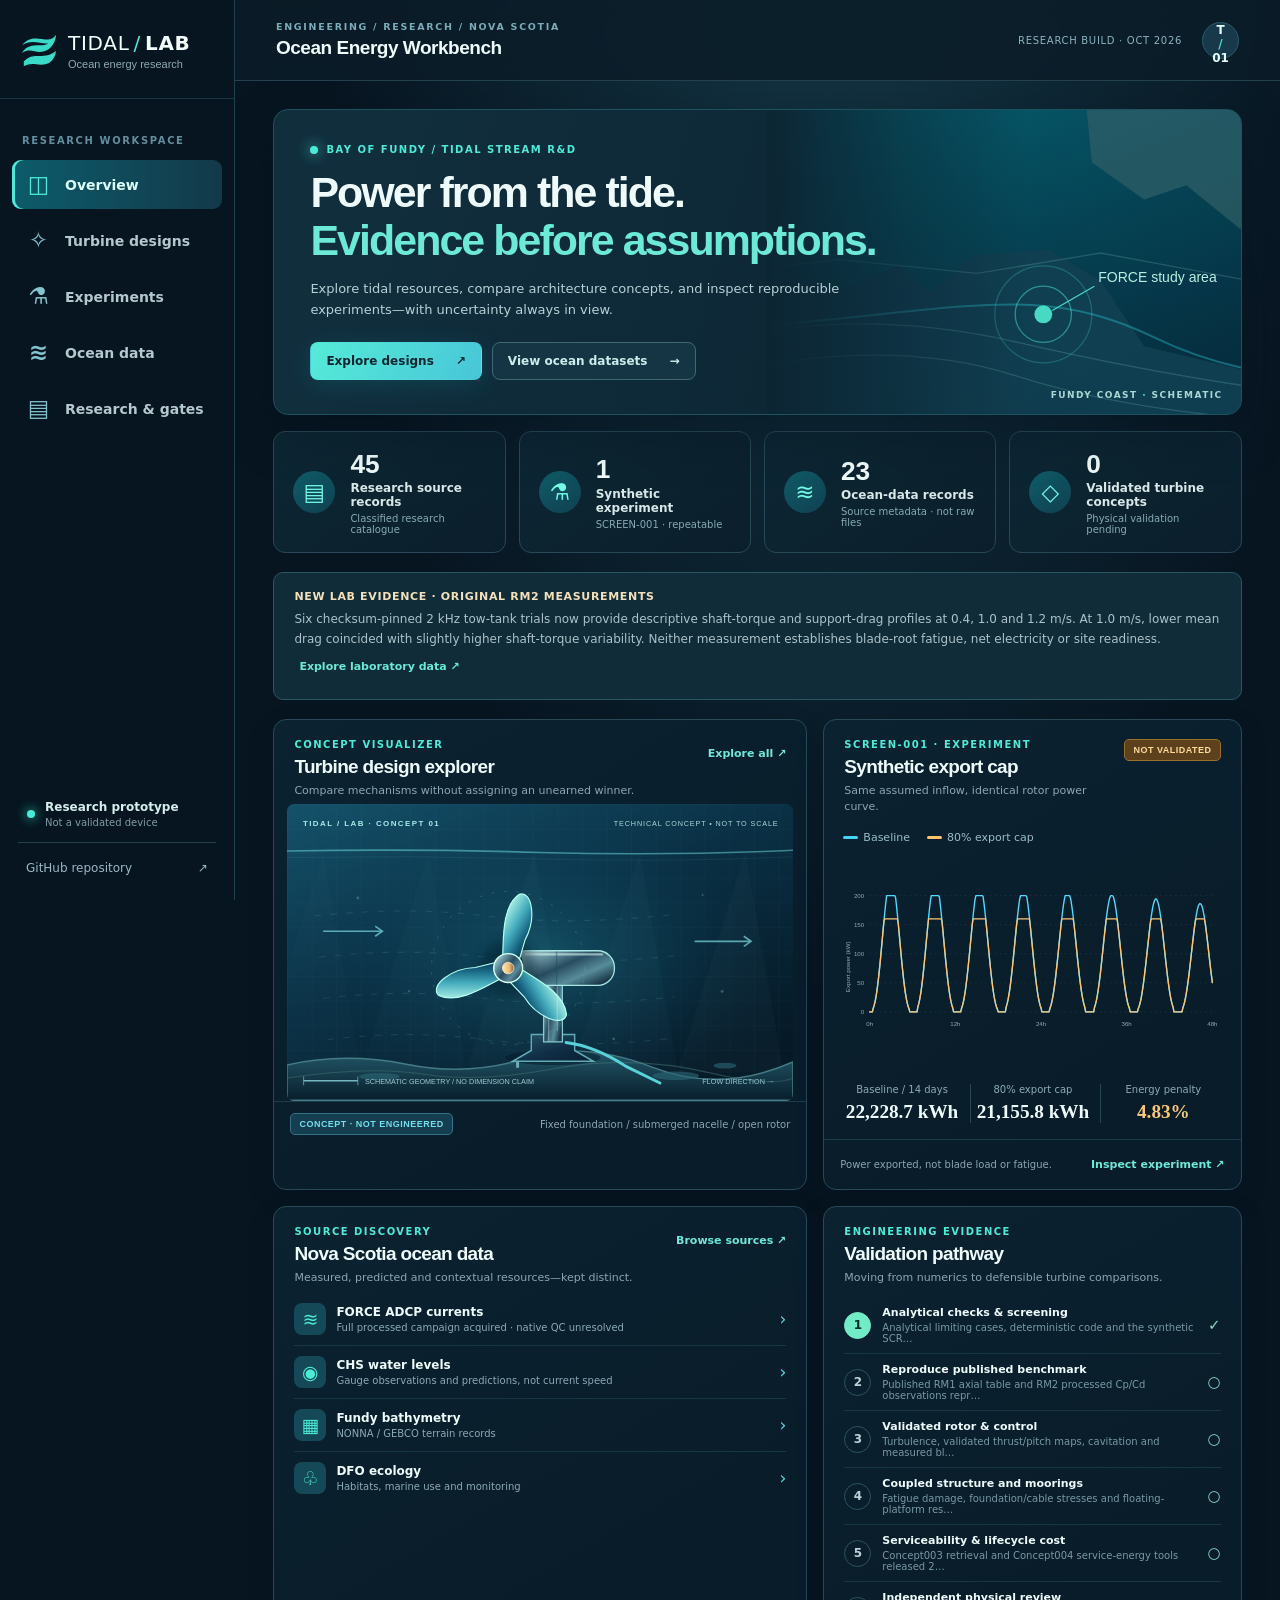
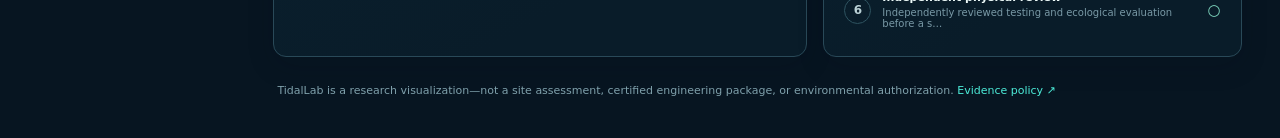
==== commit 5ad977aa: "Document shaft support and distinct bearing renewal requirements" ====
--- a/site/index.html
+++ b/site/index.html
@@ -100,6 +100,14 @@
 <p id="component-boundary"><strong>Not a complete service envelope.</strong> Local axial travel, radial shell/tool access, guards and independent shaft support must all fit. This does not qualify rotor retrieval, submerged service, cost savings or wildlife safety. Catalogue dimensions do not replace the assumed dimensions in the tools above.</p>
 <p><strong>Next engineering question:</strong> Can a selected interface preserve rotor/generator alignment during a matched service task while maintaining independently reviewed shaft support? Stop selection if the load case, access path or additional water-system burden is unresolved.</p>
 <a href="https://github.com/JeremyHennessy/TidalTurbine/blob/main/docs/COMPONENT_INTERFACES_20261022.md" target="_blank" rel="noopener noreferrer">Read the comparison, manufacturing tradeoffs and evidence gaps</a>
+<div id="shaft-support-update"><h3>New: shaft support and manufacturing constraints</h3><p>22 Oct: a bonded split bearing housing needs bore finishing after bonding. That is not the same renewal task as a tapered-key shell. Rotor thrust support and thermal movement remain separate design requirements, not coupling features.</p>
+<details id="shaft-support-details"><summary>See manufacturing and shaft-support requirements</summary>
+<p id="shaft-surface-finish">SXL guidance gives an ideal initial shaft/liner finish of <strong>0.4 micrometres Ra</strong>; up to 1.6 may perform satisfactorily, while its maintenance instruction is below 1.6. These are guide values, not our selected specification.</p>
+<p>Compare interference-fit, bonded split-housing and tapered-key renewal as distinct routes. No transfer of one route’s service-time claim. Water conditioning, machining, inspection, replacement access and support all belong in the comparison.</p>
+<p>SKF’s 2011 maintenance handbook distinguishes axial locating support from radial support with thermal movement. It is not a tidal bearing selection catalogue. We have no qualified support spacing, shaft diameter, peak/reversing load envelope or service-state support.</p>
+<p id="shaft-selection-boundary"><strong>No bearing or shaft selected.</strong> The illustrative mean torque cannot size this hardware. Both dry-PTO alternatives require the same evidence; the submerged pod remains separately unqualified. No fabrication or disassembly procedure is supplied.</p>
+<a id="shaft-requirements-source" href="https://github.com/JeremyHennessy/TidalTurbine/blob/main/docs/SHAFT_SUPPORT_REQUIREMENTS_20261022.md" target="_blank" rel="noopener noreferrer">Read the source-linked requirements and route comparison</a>
+</details></div>
 </section>
 
 <div class="notice"><strong>Design warning</strong> No rotor lift coefficients, thrust coefficient, blade stiffness, mooring dynamics, fatigue damage, certification assessment or lifecycle costs have been validated for these drawings.</div></section>
@@ -157,7 +165,7 @@
   <p class="force-footnote"><a href="../reports/FORCE-CAMPAIGN-QA-001.json" target="_blank" rel="noopener noreferrer">Full source-derived QA report ↗</a> · Processed NetCDF source, not native Nortek beams. FORCE / CIOOS Atlantic (CC BY 4.0).</p>
 </article><div class="panel catalogue-panel"><div class="panel-head catalog-head"><div><div class="section-kicker">DATASET REGISTRY</div><h2 id="catalogue-heading">Loading inventory…</h2><p>Filter discovery entries by their measured purpose, not by presumed engineering suitability.</p></div><div class="dataset-filters"><label for="data-search" class="sr-only">Search dataset registry</label><input id="data-search" type="search" placeholder="Search datasets, provider…"><label for="type-filter" class="sr-only">Filter dataset category</label><select id="type-filter" aria-label="Filter by category"><option value="all">All categories</option></select></div></div><div class="table-scroll"><table class="dataset-table"><thead><tr><th>Dataset</th><th>Category</th><th>Data access</th><th>Source</th></tr></thead><tbody id="dataset-body"><tr><td colspan="4">Loading data inventory…</td></tr></tbody></table></div><div id="dataset-empty" class="empty" hidden>No matching datasets.</div></div></section>
         <section class="view" id="view-research" aria-label="Research and validation"><div class="page-lead"><div class="section-kicker">VALIDATION / DECISION CONTROL</div><h1>Research & validation</h1><p>Evidence gates prevent an attractive prototype or an unvalidated model from being mistaken for an improved turbine.</p></div><section id="research-progress" class="panel evidence-update" aria-labelledby="research-progress-title">
-<p class="eyebrow">PROGRESS SNAPSHOT · 22 OCTOBER 2026 · UTC</p><h2 id="research-progress-title">Completed research is not the same as a validated generator</h2>
+<p class="eyebrow">PROGRESS SNAPSHOT · 22 OCTOBER 2026 · UTC</p><h2 id="research-progress-title">Research progress and next milestones</h2>
 <p>The earlier “not started” serviceability label missed completed desk work. This release separates source checks and working design tools from the physical evidence still missing. These are dated milestones, not a live percentage-complete score.</p>
 <div class="evidence-update-grid">
 <article><h3>Source reproduction completed</h3><p>20 Oct: published RM1 axial tables and RM2 processed observations reproduced. That checks data handling, not predictive rotor, thrust or fatigue models.</p><a href="https://github.com/JeremyHennessy/TidalTurbine/blob/main/docs/RM1_RM2_STRUCTURAL_GATES_20261020.md" target="_blank" rel="noopener noreferrer">Benchmark results and limits</a></article>
@@ -165,7 +173,7 @@
 <article><h3>Component evidence checked</h3><p>22 Oct: current coupling drawings and bearing guidance establish a bounded component-service candidate. It applies fairly to both dry-PTO alternatives, not just crossflow. No supplier size, saving or architecture winner is selected.</p><a href="https://github.com/JeremyHennessy/TidalTurbine/blob/main/docs/COMPONENT_INTERFACES_20261022.md" target="_blank" rel="noopener noreferrer">Trace the new component findings</a></article>
 </div>
 <div id="research-next-evidence"><h3>Next evidence, and what it would unlock</h3>
-<ul><li><strong>Component layout, desk work in progress:</strong> qualify shaft/support/load interfaces and local removal space before choosing a coupling or bearing. Do not substitute mean rotor torque for peak or reversing loads.</li>
+<ul><li><strong>Component layout, desk work in progress:</strong> The new support requirements sheet distinguishes bearing renewal routes and surface-finish conditions. Next, qualify shaft/support/load interfaces and local removal space before choosing a coupling or bearing. Do not substitute mean rotor torque for peak or reversing loads.</li>
 <li><strong>FORCE inflow, blocked on source qualification:</strong> original burst/configuration and beam-QC lineage are still needed. Zero qualified cells currently enter energy modelling.</li>
 <li><strong>RM2 comparison, blocked on originals:</strong> B10/B12 source records and physical encoder zero are still missing for the frozen comparison. Existing rig torque/support drag do not establish blade stress.</li>
 <li><strong>Physical and environmental validation, not passed:</strong> reviewed loads, measured net electricity and matched maintenance evidence remain necessary. Fieldwork, wildlife/monitoring, fisheries, Mi’kmaq engagement and permitting gates are unchanged.</li></ul></div>
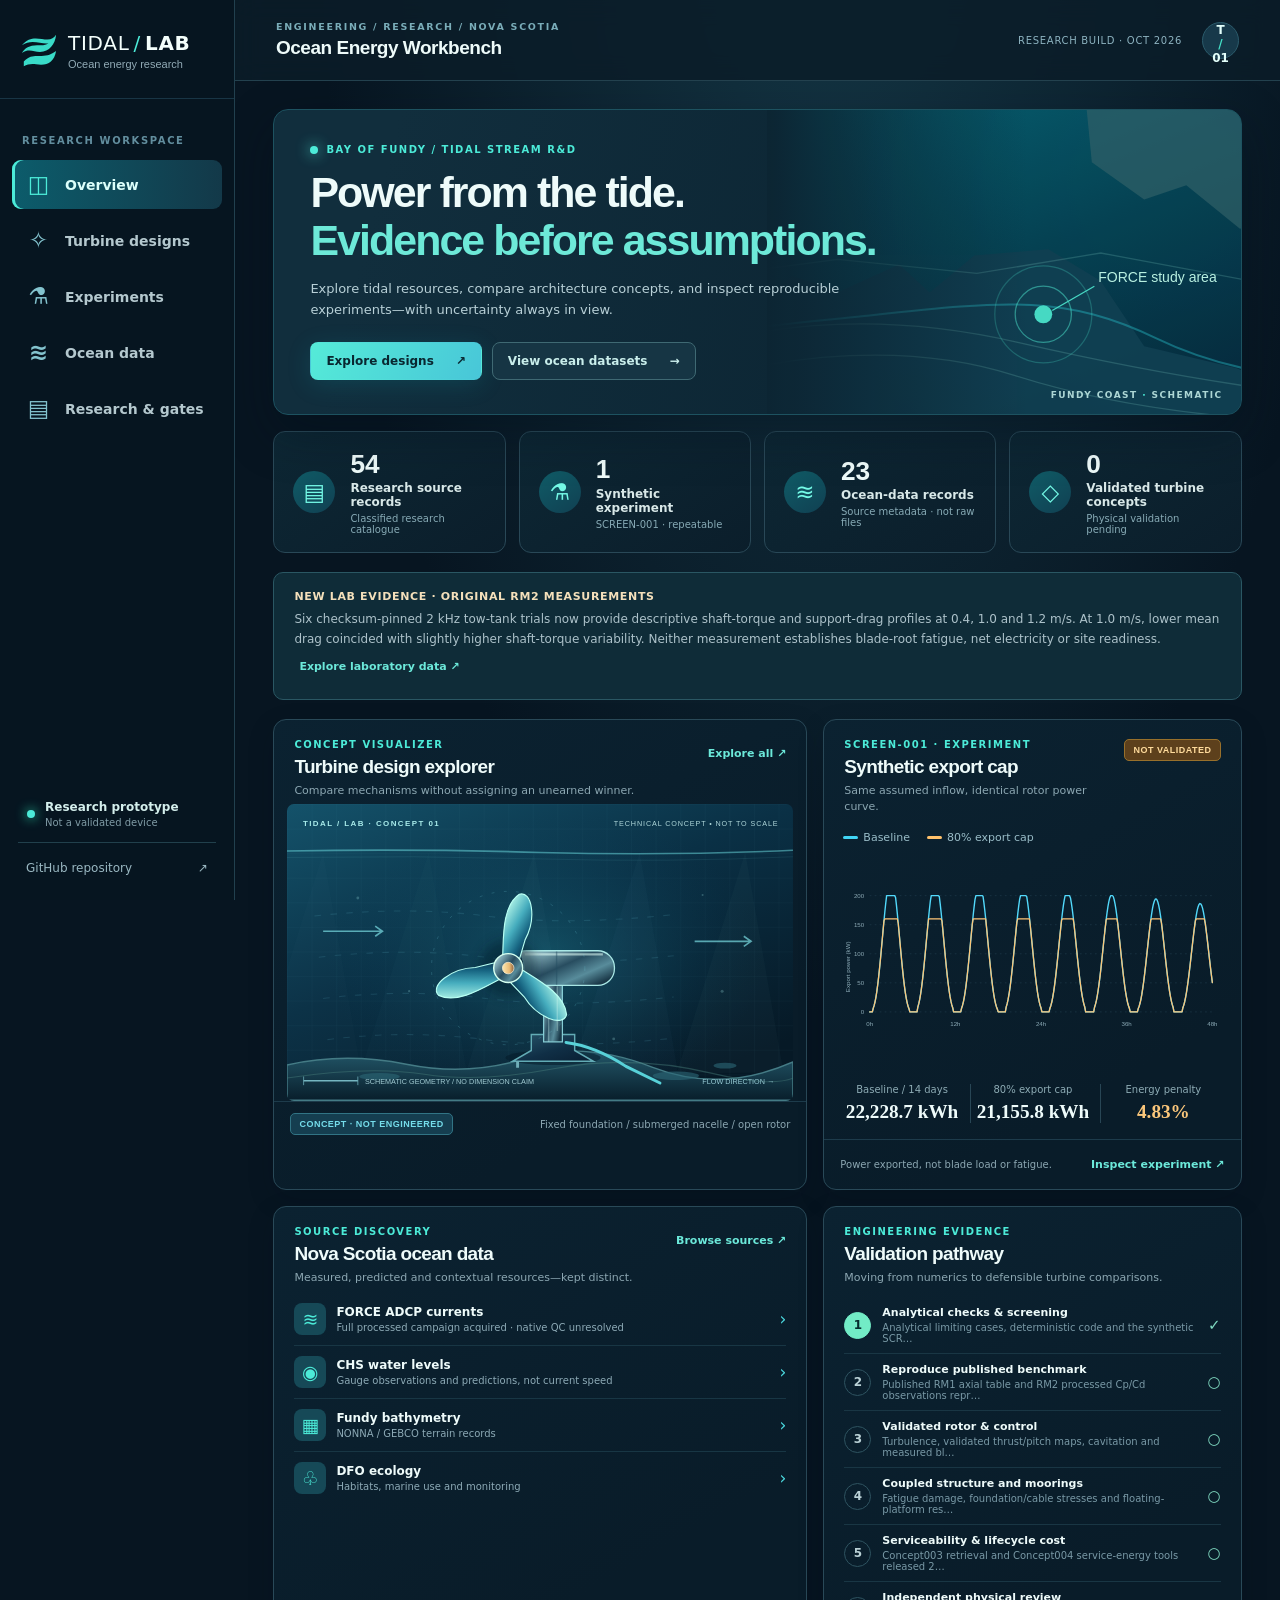
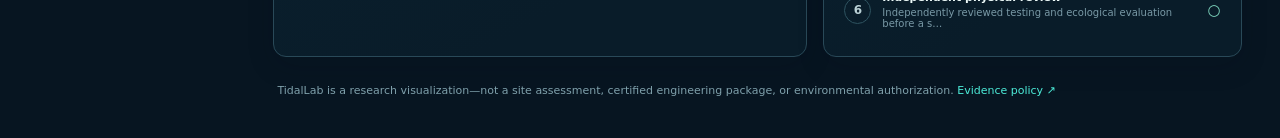
==== commit 8030ba1d: "Add fail-closed TidalLab Research view for published field strain evidence" ====
--- a/site/index.html
+++ b/site/index.html
@@ -14,8 +14,10 @@
   <script defer src="clearance.js"></script>
   <script defer src="service_energy_model.js"></script>
   <script defer src="service_energy.js"></script>
+  <script defer src="field_research.js"></script>
   <link rel="stylesheet" href="clearance.css">
   <link rel="stylesheet" href="service_energy.css">
+  <link rel="stylesheet" href="field_research.css">
 </head>
 <body>
   <a class="skip-link" href="#main">Skip to workbench</a>
@@ -178,6 +180,21 @@
 <li><strong>RM2 comparison, blocked on originals:</strong> B10/B12 source records and physical encoder zero are still missing for the frozen comparison. Existing rig torque/support drag do not establish blade stress.</li>
 <li><strong>Physical and environmental validation, not passed:</strong> reviewed loads, measured net electricity and matched maintenance evidence remain necessary. Fieldwork, wildlife/monitoring, fisheries, Mi’kmaq engagement and permitting gates are unchanged.</li></ul></div>
 <p id="research-status-boundary"><strong>No physical gate promoted.</strong> Software consistency and manufacturer documentation do not prove a safe, efficient, cheap or wildlife-safe turbine.</p>
+</section>
+<section class="panel field-evidence-lab" id="field-evidence-lab" aria-labelledby="field-evidence-title" data-status="LOADING">
+<div class="field-head"><div><div class="section-kicker">RESEARCH UPDATE · 23 OCT 2026</div><h2 id="field-evidence-title">How can we prove lower blade loads?</h2></div><span class="tag tag-amber">SOURCES UNQUALIFIED FOR OUR DEVICE</span></div>
+<p>Independent studies have measured blade strain alongside tidal flow and electricity. We found a 2022 UNH field dataset with matching instrument families, but its original files and calibration are <strong>not acquired or qualified</strong> by this project.</p>
+<div class="field-flow" aria-label="Needed evidence chain"><span>Measured current &amp; turbulence</span><span>Rotor phase &amp; blade strain</span><span>Signed delivered electricity</span></div>
+<p id="field-evidence-state" role="status" aria-live="polite">Loading source-qualified evidence. No result established.</p>
+<div class="field-columns">
+<div><h3>Our measurement readiness</h3><p id="field-evidence-counts">No channel evidence established.</p>
+<p>Filter the twelve original measurement channels. A missing calibration record is an <em>unknown</em>, not a failed experiment.</p>
+<div id="field-channel-filters" class="field-filters" role="group" aria-label="Filter measurement channels"></div>
+<div id="field-channel-list" class="field-list" aria-live="polite"></div></div>
+<div><h3>What independent researchers found</h3><p>Different turbine geometries and conditions can change the causes of damaging cyclic loads. No universal fatigue reduction is established.</p>
+<div id="field-evidence-papers"></div><div id="field-source-discovery" class="field-discovery"></div></div>
+</div>
+<p class="field-foot"><strong>Evidence boundary:</strong> Published paper abstracts and DOE catalogue metadata are not project measurements. No original strain/power files acquired, no qualified site inflow, fatigue life, electricity gain, turbine winner, or external contact. <a href="https://github.com/JeremyHennessy/TidalTurbine/blob/main/docs/FIELD_STRAIN_COMPARISON_20261023.md" target="_blank" rel="noopener noreferrer">Read the scientific limitations ↗</a></p>
 </section><div class="research-grid"><div class="panel roadmap-panel"><div class="panel-head"><div><div class="section-kicker">SIX STAGES</div><h2>Path to credible design evidence</h2></div></div><div id="research-gates" class="research-gates"></div></div><div class="research-rail"><div class="panel scope-card"><div class="section-kicker">CURRENT CLAIM BOUNDARY</div><h2>What we know</h2><p>A unit-tested screening model estimates electrical export under synthetic currents. Original UNH RM2 records now provide rig torque and support-drag phase profiles, but not blade-root stress or net electricity. The acquired FORCE campaign has 97,911 exact-zero vectors among 263,250 processed observations; native beam QC and range mapping remain unresolved, and no FORCE observations enter energy modelling.</p><div class="fact-dots"><div><span class="green-circle"></span> Software checks completed</div><div><span class="amber-circle"></span> Full FORCE campaign acquired · native QC blocked</div><div><span class="grey-circle"></span> Rig torque/drag observed · blade loads unvalidated</div><div><span class="grey-circle"></span> Physical device untested</div></div></div><div class="panel next-card"><div class="section-kicker">NEXT ENGINEERING GATES</div><h2>Priorities</h2><ol><li><strong>Resolve FORCE ADCP quality.</strong><span>Resolve range-label mapping, source zero-mask meaning and beam QC before accepting representative current bins.</span></li><li><strong>Extend RM1 benchmark into load evidence.</strong><span>Published RM1 axial Cp table reproduced; Ct, time-resolved structural loads and predictive models remain unvalidated.</span></li><li><strong>Measure true cyclic stress and net electricity.</strong><span>Build on the recovered 2 kHz RM2 torque/support-force records; blade-root strain, PTO controls, recovery and maintenance still need physical evidence.</span></li></ol><a href="https://github.com/JeremyHennessy/TidalTurbine/blob/main/docs/CONTINUATION.md" target="_blank" rel="noopener noreferrer" class="plain-link">View full continuation ↗</a></div></div></div></section>
       </main>
     </div>
--- a/site/field_research.css
+++ b/site/field_research.css
@@ -0,0 +1,36 @@
+
+/* New Research-only panel; earlier Research and approved Design layouts are unchanged. */
+.field-evidence-lab{margin:20px 0;padding:23px;background:#102b3b;color:#e2f2f5;overflow-wrap:anywhere;min-width:0}
+.field-evidence-lab h2{font-size:24px;line-height:1.3;margin:8px 0 11px;color:#effbfd}
+.field-evidence-lab h3{font-size:17px;color:#effbfb;margin:6px 0 12px}
+.field-evidence-lab p{color:#d0e6eb;line-height:1.65;font-size:13px}
+.field-evidence-lab .field-head{display:flex;justify-content:space-between;gap:12px;align-items:start;flex-wrap:wrap}
+.field-evidence-lab .field-flow{display:grid;grid-template-columns:repeat(3,minmax(0,1fr));gap:8px;margin:15px 0}
+.field-evidence-lab .field-flow span{border:1px solid #416979;border-radius:7px;background:#173c4b;padding:10px;color:#d6e9ed;font-size:12px;text-align:center}
+.field-evidence-lab #field-evidence-state{border:1px solid #517485;border-radius:7px;padding:10px 13px;color:#eef8fa;background:#183947;margin:12px 0 15px}
+.field-evidence-lab .field-columns{display:grid;grid-template-columns:repeat(2,minmax(0,1fr));gap:18px}
+.field-evidence-lab .field-columns>div{min-width:0}
+.field-evidence-lab #field-evidence-counts{font-size:12px;font-weight:700;color:#e3f4f6;line-height:1.6}
+.field-evidence-lab .field-filters{display:flex;gap:6px;flex-wrap:wrap;margin:14px 0}
+.field-evidence-lab .field-filters button{border:1px solid #577e8b;color:#eaf6f7;background:#174051;border-radius:6px;cursor:pointer;padding:7px 10px;font-size:11px;font-weight:700}
+.field-evidence-lab .field-filters button[aria-pressed="true"]{border-color:#7de9d8;color:white;background:#226265}
+.field-evidence-lab .field-filters button:focus-visible{outline:3px solid #b1f4e3;outline-offset:2px}
+.field-evidence-lab .field-list{display:grid;grid-template-columns:repeat(2,minmax(0,1fr));gap:8px}
+.field-evidence-lab .field-channel,.field-evidence-lab .field-paper,.field-evidence-lab .field-discovery{background:#173b4c;border:1px solid #486e7f;border-radius:8px;padding:11px;min-width:0}
+.field-evidence-lab .field-channel-head{display:flex;gap:8px;align-items:start;justify-content:space-between;flex-wrap:wrap}
+.field-evidence-lab .field-channel strong{font-size:12px;color:#f3fbfc}
+.field-evidence-lab .field-channel small{font-size:9px;background:#314b59;border:1px solid #8ea2ac;color:white;border-radius:3px;padding:3px 5px;white-space:nowrap}
+.field-evidence-lab .field-channel p{font-size:11px;margin:8px 0;color:#d0e1e6}
+.field-evidence-lab .field-channel span{color:#c2e3e7;font-size:10px;line-height:1.55}
+.field-evidence-lab .field-paper{margin:0 0 10px;padding:13px}
+.field-evidence-lab .field-paper small{font-size:10px;font-weight:700;color:#b0edf2}
+.field-evidence-lab .field-paper h4{font-size:14px;color:#f5fafb;margin:7px 0 6px}
+.field-evidence-lab .field-paper p{font-size:12px;margin:7px 0}
+.field-evidence-lab .field-paper .field-limitation{color:#dce8eb}
+.field-evidence-lab .field-paper a,.field-evidence-lab .field-discovery a,.field-evidence-lab .field-foot a{color:#a8eff2;text-decoration:underline;text-underline-offset:2px;font-size:12px}
+.field-evidence-lab .field-discovery{margin:11px 0 0}
+.field-evidence-lab .field-discovery strong{font-size:13px;color:white}
+.field-evidence-lab .field-discovery p{font-size:12px;margin:8px 0}
+.field-evidence-lab .field-foot{border-top:1px solid #547989;margin:15px 0 0;padding-top:12px;font-size:12px;line-height:1.6}
+@media(max-width:1000px){.field-evidence-lab .field-columns{grid-template-columns:1fr}}
+@media(max-width:520px){.field-evidence-lab{padding:15px 13px}.field-evidence-lab .field-list,.field-evidence-lab .field-flow{grid-template-columns:1fr}.field-evidence-lab h2{font-size:21px}}
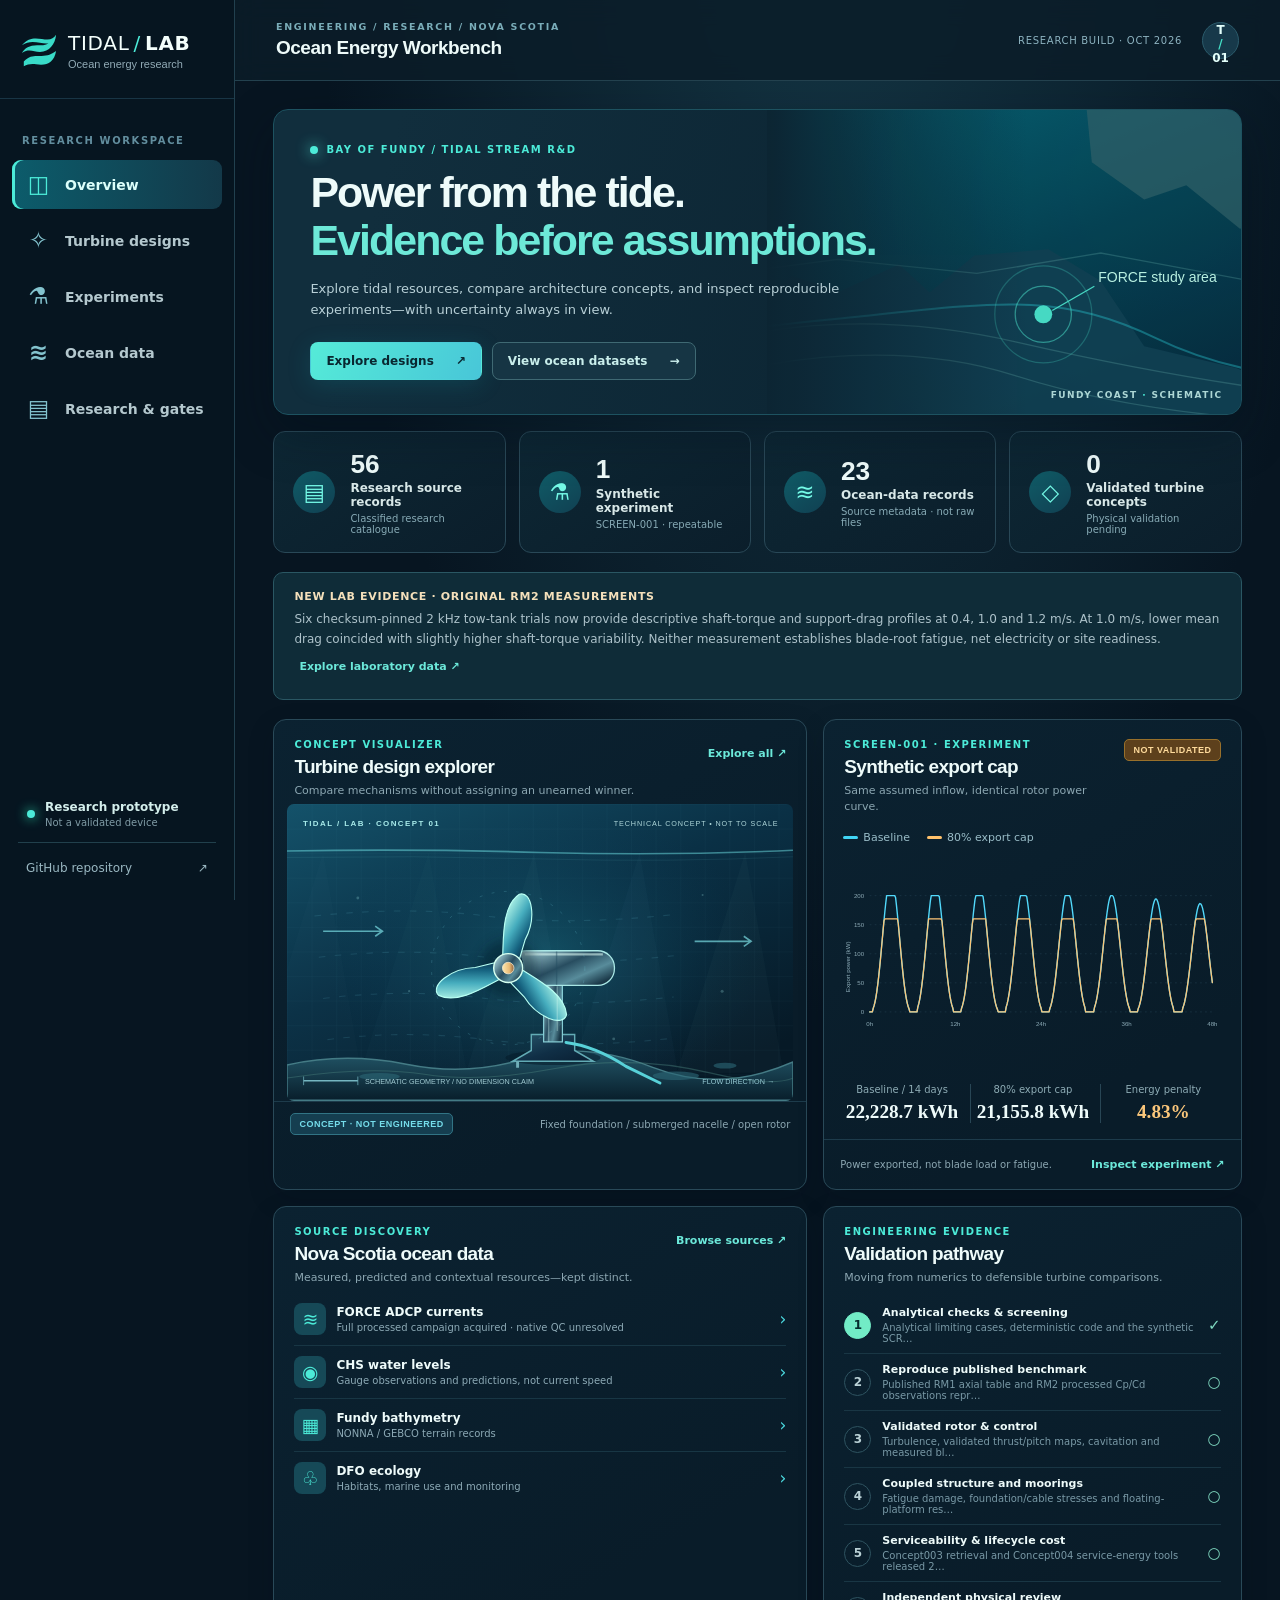
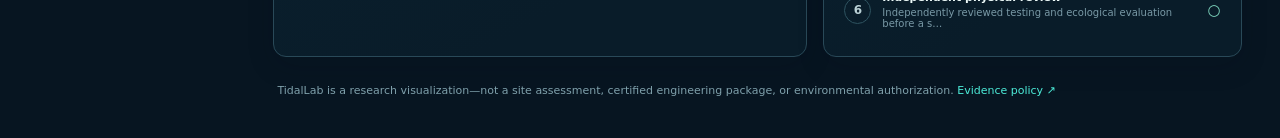
==== commit 151346b7: "Visualize published eight-gauge strain summary in isolated Research panel" ====
--- a/site/index.html
+++ b/site/index.html
@@ -15,9 +15,11 @@
   <script defer src="service_energy_model.js"></script>
   <script defer src="service_energy.js"></script>
   <script defer src="field_research.js"></script>
+  <script defer src="published_strain.js"></script>
   <link rel="stylesheet" href="clearance.css">
   <link rel="stylesheet" href="service_energy.css">
   <link rel="stylesheet" href="field_research.css">
+  <link rel="stylesheet" href="published_strain.css">
 </head>
 <body>
   <a class="skip-link" href="#main">Skip to workbench</a>
@@ -195,6 +197,21 @@
 <div id="field-evidence-papers"></div><div id="field-source-discovery" class="field-discovery"></div></div>
 </div>
 <p class="field-foot"><strong>Evidence boundary:</strong> Published paper abstracts and DOE catalogue metadata are not project measurements. No original strain/power files acquired, no qualified site inflow, fatigue life, electricity gain, turbine winner, or external contact. <a href="https://github.com/JeremyHennessy/TidalTurbine/blob/main/docs/FIELD_STRAIN_COMPARISON_20261023.md" target="_blank" rel="noopener noreferrer">Read the scientific limitations ↗</a></p>
+</section>
+<section class="panel published-strain-lab" id="published-strain-lab" aria-labelledby="published-strain-title" data-status="LOADING">
+<div class="published-strain-head"><div><div class="section-kicker">PUBLISHED FIELD STUDY · NOVEMBER 22, 2022</div><h2 id="published-strain-title">Where did blade strain vary most?</h2>
+<p>An independent UNH/NREL turbine experiment reported eight gauge-by-gauge strain differences during rotation. Compare the published statistics, not a predicted fatigue life or a new prototype measurement.</p></div><span class="tag tag-amber">PUBLICATION TABLE · UNITS UNVERIFIED</span></div>
+<p class="published-strain-state" id="published-strain-status" role="status" aria-live="polite">Loading original publication-table evidence; no result established.</p>
+<div class="published-strain-body"><div>
+<h3>Eight gauges, top to bottom</h3>
+<div class="published-strain-controls" id="published-strain-controls" role="group" aria-label="Choose published strain statistic"></div>
+<div class="published-strain-bars" id="published-strain-bars" role="group" aria-label="Strain gauge statistics, published values"></div>
+<p class="published-strain-caption" id="published-strain-caption">No table numbers available.</p>
+</div><div>
+<h3>Important measurement boundaries</h3>
+<div class="published-strain-facts" id="published-strain-facts"></div>
+</div></div>
+<p class="published-strain-footer"><strong>Evidence rule:</strong> This 2023 paper reports data from a separate four-bladed field turbine. Its Table 1 numerical units could not be confirmed from the available PDF extraction. Turbine-influenced ADVs and separately timestamped ADCP/CTD records need independent QC and geometry; power was routed to an off-grid resistor bank, not proven net grid export. The 22 November example is <em>not confirmed</em> to be the identical late-November case discussed in the 2025 paper. <a href="https://github.com/JeremyHennessy/TidalTurbine/blob/main/docs/UNH_2023_PUBLISHED_STRAIN_20261023.md" target="_blank" rel="noopener noreferrer">Read full research limitations ↗</a></p>
 </section><div class="research-grid"><div class="panel roadmap-panel"><div class="panel-head"><div><div class="section-kicker">SIX STAGES</div><h2>Path to credible design evidence</h2></div></div><div id="research-gates" class="research-gates"></div></div><div class="research-rail"><div class="panel scope-card"><div class="section-kicker">CURRENT CLAIM BOUNDARY</div><h2>What we know</h2><p>A unit-tested screening model estimates electrical export under synthetic currents. Original UNH RM2 records now provide rig torque and support-drag phase profiles, but not blade-root stress or net electricity. The acquired FORCE campaign has 97,911 exact-zero vectors among 263,250 processed observations; native beam QC and range mapping remain unresolved, and no FORCE observations enter energy modelling.</p><div class="fact-dots"><div><span class="green-circle"></span> Software checks completed</div><div><span class="amber-circle"></span> Full FORCE campaign acquired · native QC blocked</div><div><span class="grey-circle"></span> Rig torque/drag observed · blade loads unvalidated</div><div><span class="grey-circle"></span> Physical device untested</div></div></div><div class="panel next-card"><div class="section-kicker">NEXT ENGINEERING GATES</div><h2>Priorities</h2><ol><li><strong>Resolve FORCE ADCP quality.</strong><span>Resolve range-label mapping, source zero-mask meaning and beam QC before accepting representative current bins.</span></li><li><strong>Extend RM1 benchmark into load evidence.</strong><span>Published RM1 axial Cp table reproduced; Ct, time-resolved structural loads and predictive models remain unvalidated.</span></li><li><strong>Measure true cyclic stress and net electricity.</strong><span>Build on the recovered 2 kHz RM2 torque/support-force records; blade-root strain, PTO controls, recovery and maintenance still need physical evidence.</span></li></ol><a href="https://github.com/JeremyHennessy/TidalTurbine/blob/main/docs/CONTINUATION.md" target="_blank" rel="noopener noreferrer" class="plain-link">View full continuation ↗</a></div></div></div></section>
       </main>
     </div>
--- a/site/published_strain.css
+++ b/site/published_strain.css
@@ -0,0 +1,32 @@
+
+/* Additional source-only 2023 published strain visual, scoped to Research. */
+.published-strain-lab{margin:18px 0;padding:24px;background:#102b3b;color:#e2f2f5;overflow-wrap:anywhere;min-width:0}
+.published-strain-lab h2{font-size:23px;margin:9px 0 10px;color:#f2fbfd;line-height:1.3}
+.published-strain-lab h3{font-size:16px;color:#f0fafb;margin:0 0 10px}
+.published-strain-lab p{font-size:13px;color:#d0e6ea;line-height:1.65}
+.published-strain-head{display:flex;justify-content:space-between;align-items:flex-start;gap:12px;flex-wrap:wrap}
+.published-strain-head p{max-width:840px;margin:0 0 12px}
+.published-strain-body{display:grid;grid-template-columns:minmax(0,1.18fr) minmax(270px,.82fr);gap:20px;margin-top:14px}
+.published-strain-body>div{min-width:0}
+.published-strain-state{padding:10px 12px;border:1px solid #5b8190;color:#e7f6f8;border-radius:7px;background:#183c4c}
+.published-strain-controls{display:flex;flex-wrap:wrap;gap:7px;margin:12px 0 17px}
+.published-strain-controls button{background:#194354;color:#eaf4f8;border:1px solid #51798c;border-radius:6px;padding:7px 10px;line-height:1.5;font-size:11px;font-weight:700;cursor:pointer}
+.published-strain-controls button[aria-pressed="true"]{background:#205a5c;border-color:#7be7da;color:white}
+.published-strain-controls button:focus-visible{outline:3px solid #bbffef;outline-offset:2px}
+.published-strain-bars{display:grid;gap:9px}
+.strain-gauge-row{display:grid;grid-template-columns:66px minmax(0,1fr) 50px;gap:10px;align-items:center}
+.strain-gauge-number{font-size:11px;color:#d3e7e9;font-weight:700;white-space:nowrap}
+.strain-bar-track{height:20px;border:1px solid #446b7b;background:#1b3d4b;border-radius:5px;overflow:hidden}
+.strain-bar-fill{height:100%;background:linear-gradient(90deg,#266e8b,#59cdd5);border-radius:4px;min-width:2px}
+.strain-strut-focus .strain-bar-fill{background:linear-gradient(90deg,#7d9655,#e5bd79)}
+.strain-strut-focus .strain-gauge-number{color:#ffe2a7}
+.strain-gauge-value{font-size:11px;color:#f4fbfb;font-weight:700;text-align:right;font-variant-numeric:tabular-nums}
+.published-strain-caption{font-size:11px!important;color:#d5e9ee!important;line-height:1.7!important;margin:12px 0 0}
+.published-strain-facts{display:grid;grid-template-columns:1fr;gap:8px}
+.published-strain-facts>div{border:1px solid #476c7d;padding:10px 12px;border-radius:7px;background:#183c4b}
+.published-strain-facts strong{display:block;font-size:12px;color:#fcf7e9}
+.published-strain-facts small{display:block;color:#d2e6ea;font-size:11px;line-height:1.6;margin-top:4px}
+.published-strain-footer{font-size:12px!important;color:#d1e6eb!important;border-top:1px solid #476d7b;padding-top:15px;margin-top:17px}
+.published-strain-footer a{color:#aeedf2;text-decoration:underline;text-underline-offset:2px}
+@media(max-width:950px){.published-strain-body{grid-template-columns:1fr}.published-strain-lab{padding:20px}}
+@media(max-width:550px){.published-strain-lab{padding:14px 12px}.published-strain-lab h2{font-size:20px}.strain-gauge-row{grid-template-columns:62px minmax(0,1fr) 42px;gap:7px}}
